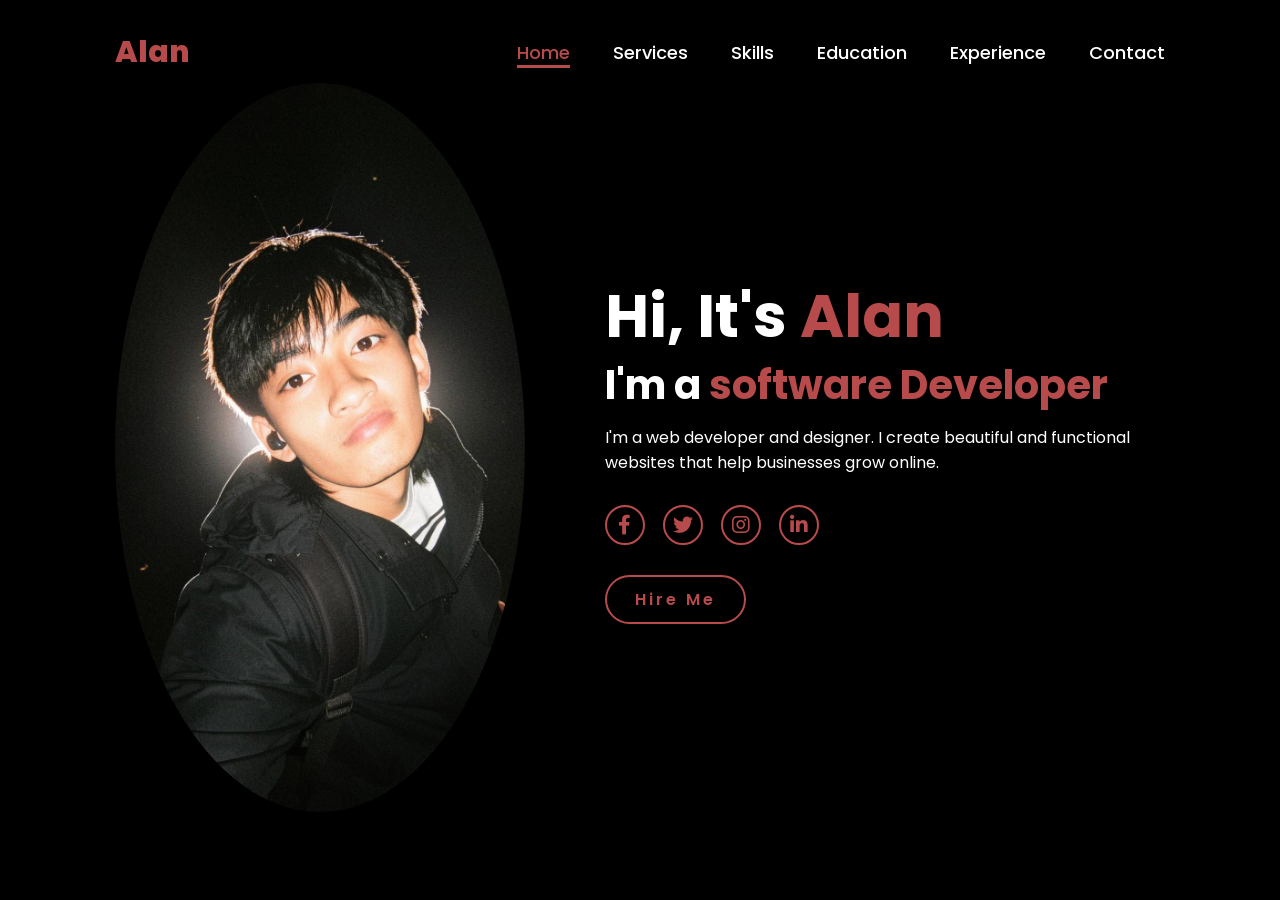
==== index.html @ a2273fb3 "first commit" ====
<!DOCTYPE html>
<html lang="en">
<head>
    <meta charset="UTF-8">
    <meta name="viewport" content="width=device-width, initial-scale=1.0">
    <link rel="stylesheet" href="https://cdnjs.cloudflare.com/ajax/libs/font-awesome/5.15.3/css/all.min.css">
    <link rel="stylesheet" href="styles.css">
    <title>Portofolio Website</title>
</head> 
<body>
    <header>
        <a href="#" class="logo">Alan</a>
        <nav>
            <a href="#" class="active">Home</a>                
            <a href="#" >Services</a>                
            <a href="#" >Skills</a>                
            <a href="#" >Education</a>                
            <a href="#" >Experience</a>                
            <a href="#" >Contact</a>                
        </nav>
    </header>
    <section class="home">
        <div class="home-img">
            <img src="main.jpeg" alt="">
        </div>
        <div class="home-content">
            <h1>Hi, It's <span>Alan</span> </h1>
            <h3 class="typing-text">I'm a <span></span></h3>
            <p>I'm a web developer and designer. I create beautiful and functional websites that help businesses grow online.</p>
            <div class="social-icons">
                <a href="#"><i class="fab fa-facebook-f"></i></a>
                <a href="#"><i class="fab fa-twitter"></i></a>
                <a href="#"><i class="fab fa-instagram"></i></a>
                <a href="#"><i class="fab fa-linkedin-in"></i></a>
            </div>
            <a href="#" class="btn">Hire Me</a>
        </div>
    </section>
</body>
</html>
---- styles.css ----
@import url('https://fonts.googleapis.com/css2?family=Poppins:wght@100;200;300;400;500;600&display=swap');

*{
    margin: 0;
    padding: 0;
    box-sizing: border-box;
    text-decoration: none;
    border: none;
    outline: none;
    font-family: 'Poppins', sans-serif;
}

html{
    font-size: 62.5%;
}

body{
    width: 100%;
    height: 100vh;
    overflow-x: hidden;
    background-color: black;
    color: white;
}

header{
    margin-top: 20px;
    position: fixed;
    top: 0;
    left: 0;
    width: 100%;
    padding: 1rem 9%;
    background-color: transparent;
    filter: drop-shadow(10px);
    display: flex;
    justify-content: space-between;
    align-items: center;
    z-index: 100;
}

.logo{
    font-size: 3rem;
    color: #b74b4b;
    font-weight: 800;
    cursor: pointer;
    transition: 0.5s ease;
}

.logo:hover{
    transform: scale(1.1);
}

nav a{
    font-size: 1.8rem;
    color: white;
    margin-left: 4rem;
    font-weight: 500;
    transition: 0.3s ease;
    border-bottom: 3px solid transparent;
}

nav a:hover,
nav a.active{
    color: #b74b4b;
    border-bottom: 3px solid #b74b4b;
}

@media(max-width:995px){
    nav{
        position: absolute;
        display: none;
        top: 0;
        right: 0;
        width: 40%;
        border-left: 3px solid #b74b4b;
        border-bottom: 3px solid #b74b4b;
        border-bottom-left-radius: 2rem;
        padding: 1rem solid;
        background-color: #161616;
        border-top: 0.1rem solid rgba(0,0,0,0.1);
    }

    nav.active{
        display: block;
    }

    nav a{
        display: block;
        font-size: 2rem;
        margin: 3rem 0;
    }

    nav a:hover,
    nav a.active{
        padding: 1rem;
        border-radius: 0.5rem;
        border-bottom: 0.5rem solid #b74b4b;
    }
}

section{
    min-height: 100vh;
    padding: 5rem 9% 5rem;
}

.home{
    display: flex;
    justify-content: center;
    align-items: center;
    gap: 8rem;
    background-color: black;
}

.home .home-content h1{
    font-size: 6rem;
    font-weight: 700;
    line-height: 1.3;
}

span{
    color: #b74b4b;
}

.home-content h3{
    font-size: 4rem;
    margin-bottom: 1rem;
    font-weight: 700;
}

.home-content p{
    font-size: 1.6rem;
}

.home-img{
    border-radius: 50%;
}

.home-img img{
    position: relative;
    width: 32vw;
    border-radius: 50%;
    box-shadow: 0 0 25px solid #b74b4b;
    cursor: pointer;
    transition: 0.2s linear;
}

.home-img img:hover{
    font-size: 1.8rem;
    font-weight: 500;
}

.social-icons a{
    display: inline-flex;
    justify-content: center;
    align-items: center;
    width: 4rem;
    height: 4rem;
    background-color: transparent;
    border: 0.2rem solid #b74b4b;
    font-size: 2rem;
    border-radius: 50%;
    margin: 3rem 1.5rem 3rem 0;
    transition: 0.3s ease;
    color: #b74b4b;
}

.social-icons a:hover{
    color: black;
    transform: scale(1.3) translateY(-5px);
    background-color: #b74b4b;
    box-shadow: 0  0 25px #b74b4b;
}

.btn{
    display: inline-block;
    padding: 1rem 2.8rem;
    background-color: black;
    border-radius: 4rem;
    font-size: 1.6rem;
    color: #b74b4b;
    letter-spacing: 0.3rem;
    font-weight: 600;
    border: 2px solid #b74b4b;
    transition: 0.3s ease;
    cursor: pointer;
}

.btn:hover{
    transform: scale3d(1.03);
    background-color: #b74b4b;
    color: black;
    box-shadow: 0 0 25px #b74b4b;
}

.typing-text{
    font-size: 34px;
    font-weight: 600;
    min-width: 280px;
}

.typing-text span{
    position: relative;
}

.typing-text span::before{
    content: "software Developer";
    color: #b74b4b;
    animation: words 20s infinite;
}

.typing-text span::after{
    content: "";
    background-color: black;
    position: absolute;
    width: calc(100% + 8px);
    height: 100%;
    border-left: 3px solid black;
    right: -8;
    animation: cursor 0.6s infinite;
}

@keyframes cursor{
    to{
        border-left: 3px solid #b74b4b;
    }
}

@keyframes words{
    0%, 20%{
        content: "Web Developer";
    }
    21%, 40%{
        content: "Developer";
    }
    41%, 60%{
        content: "Web Designer";
    }
    61%, 80%{
        content: "Youtuber";
    }
    81%, 100%{
        content: "Script Writer";
    }
}

@media (max-width: 1000px){
    .home{
        gap: 4rem;
    }
}

@media(max-width:995px){
    .home{
        flex-direction: column;
        margin: 5rem 4rem;
    }

    .home .home-content h3{
        font-size: 2.5rem;
    }

    .home-content h1{
        font-size: 5rem;
    }

    .home-img img{
        width: 70vw;
        margin-top: 4rem;
    }
}
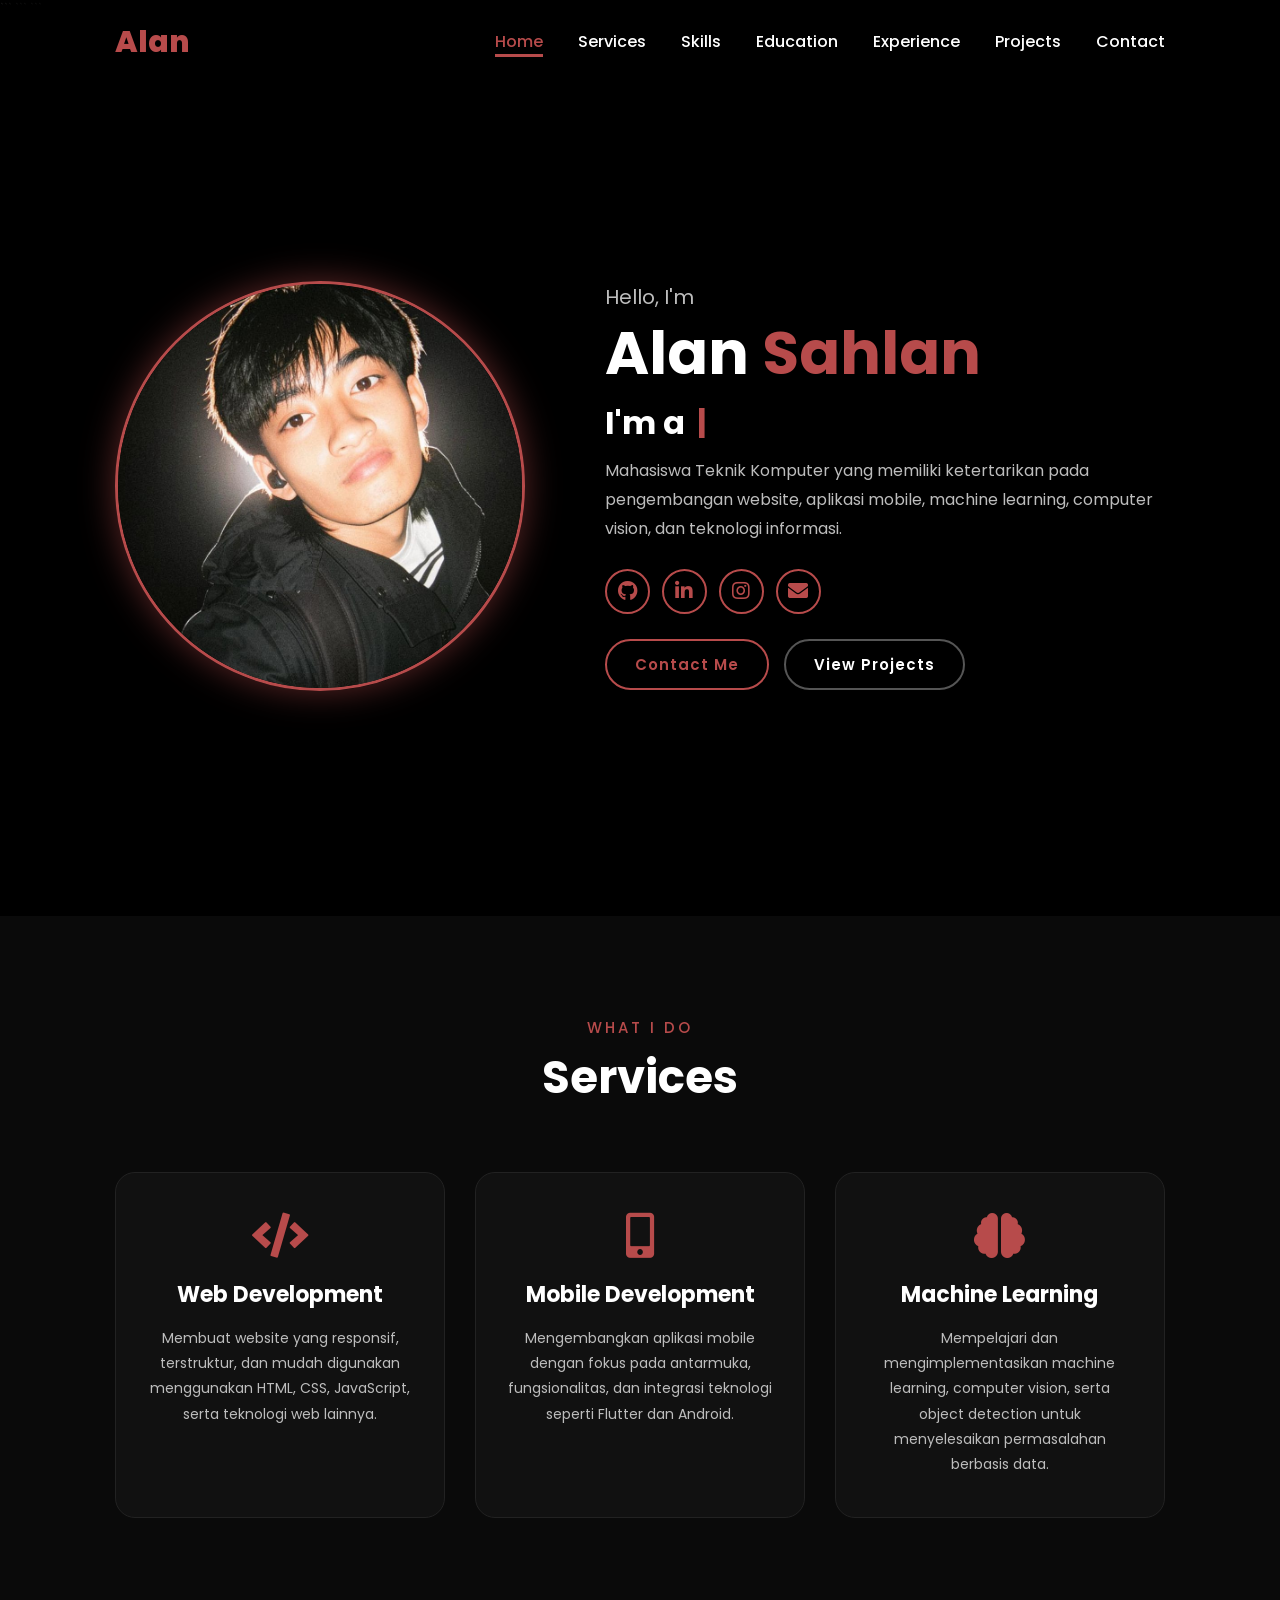
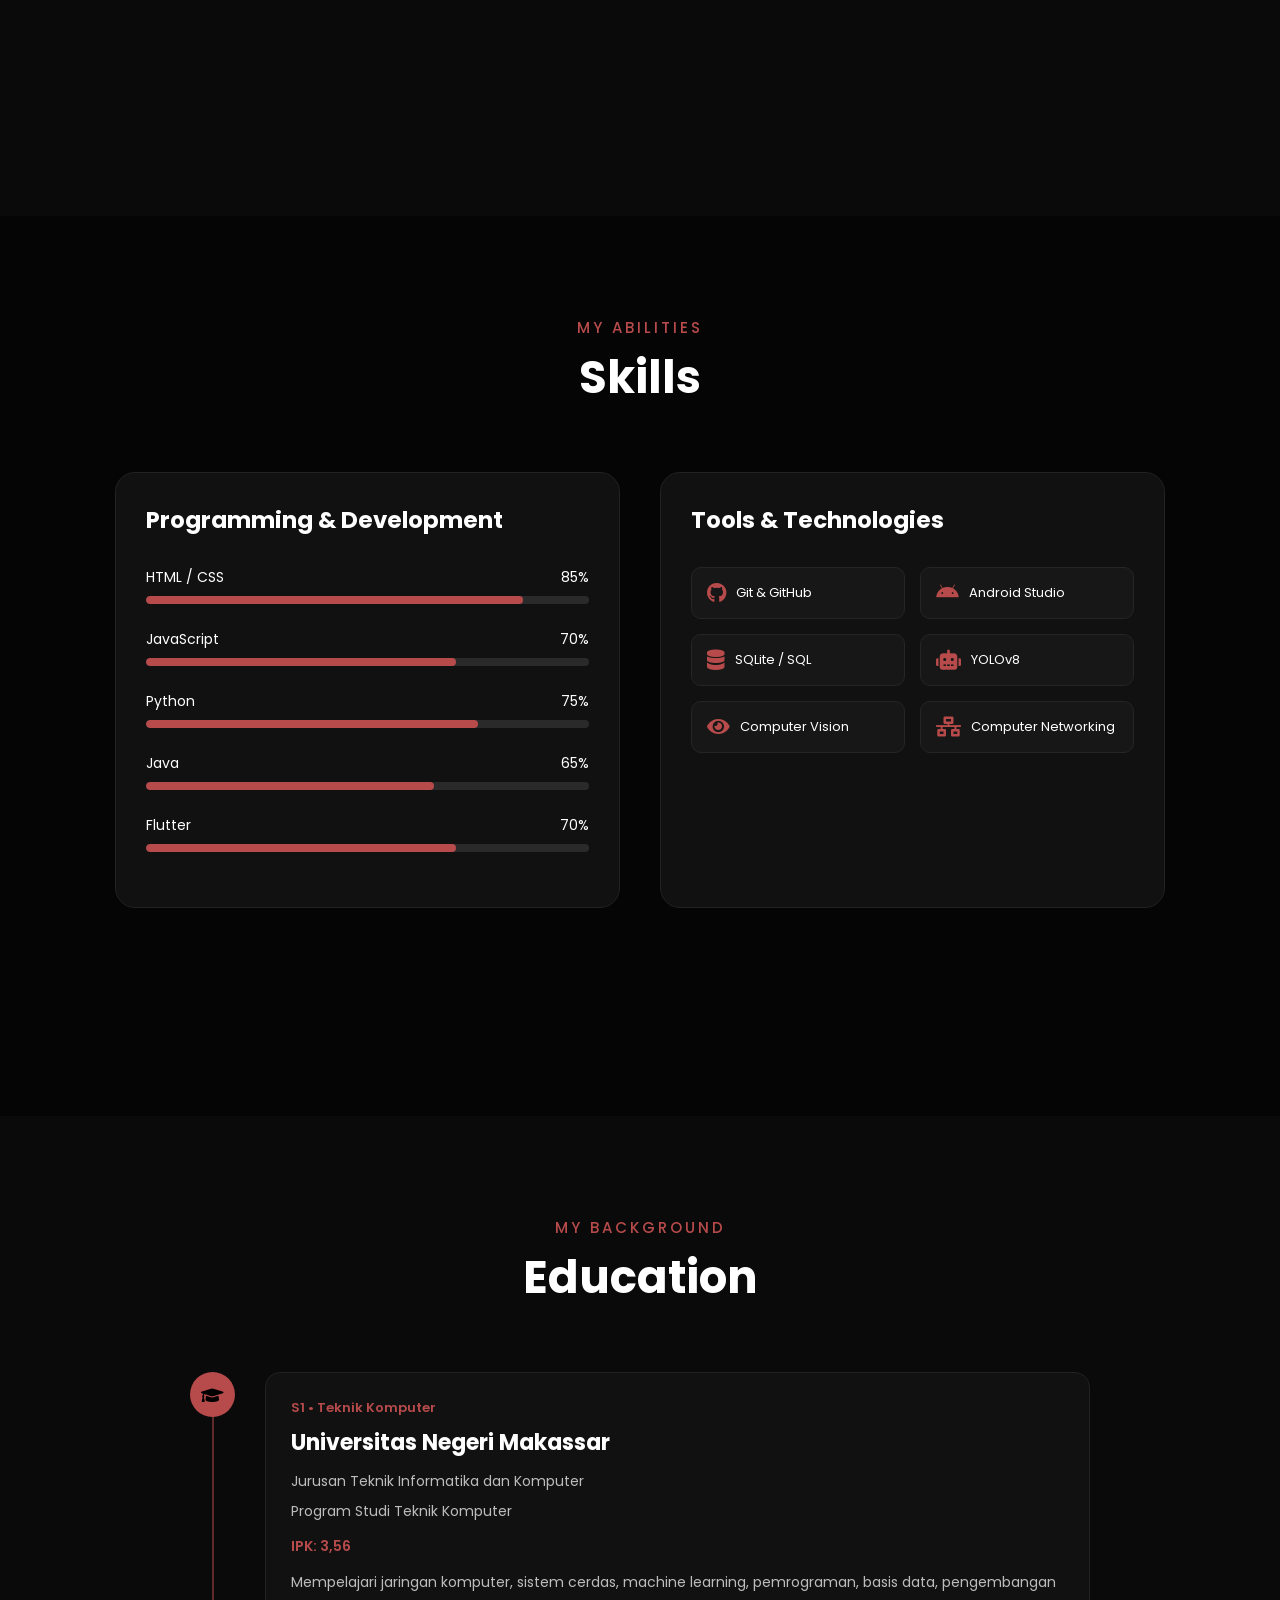
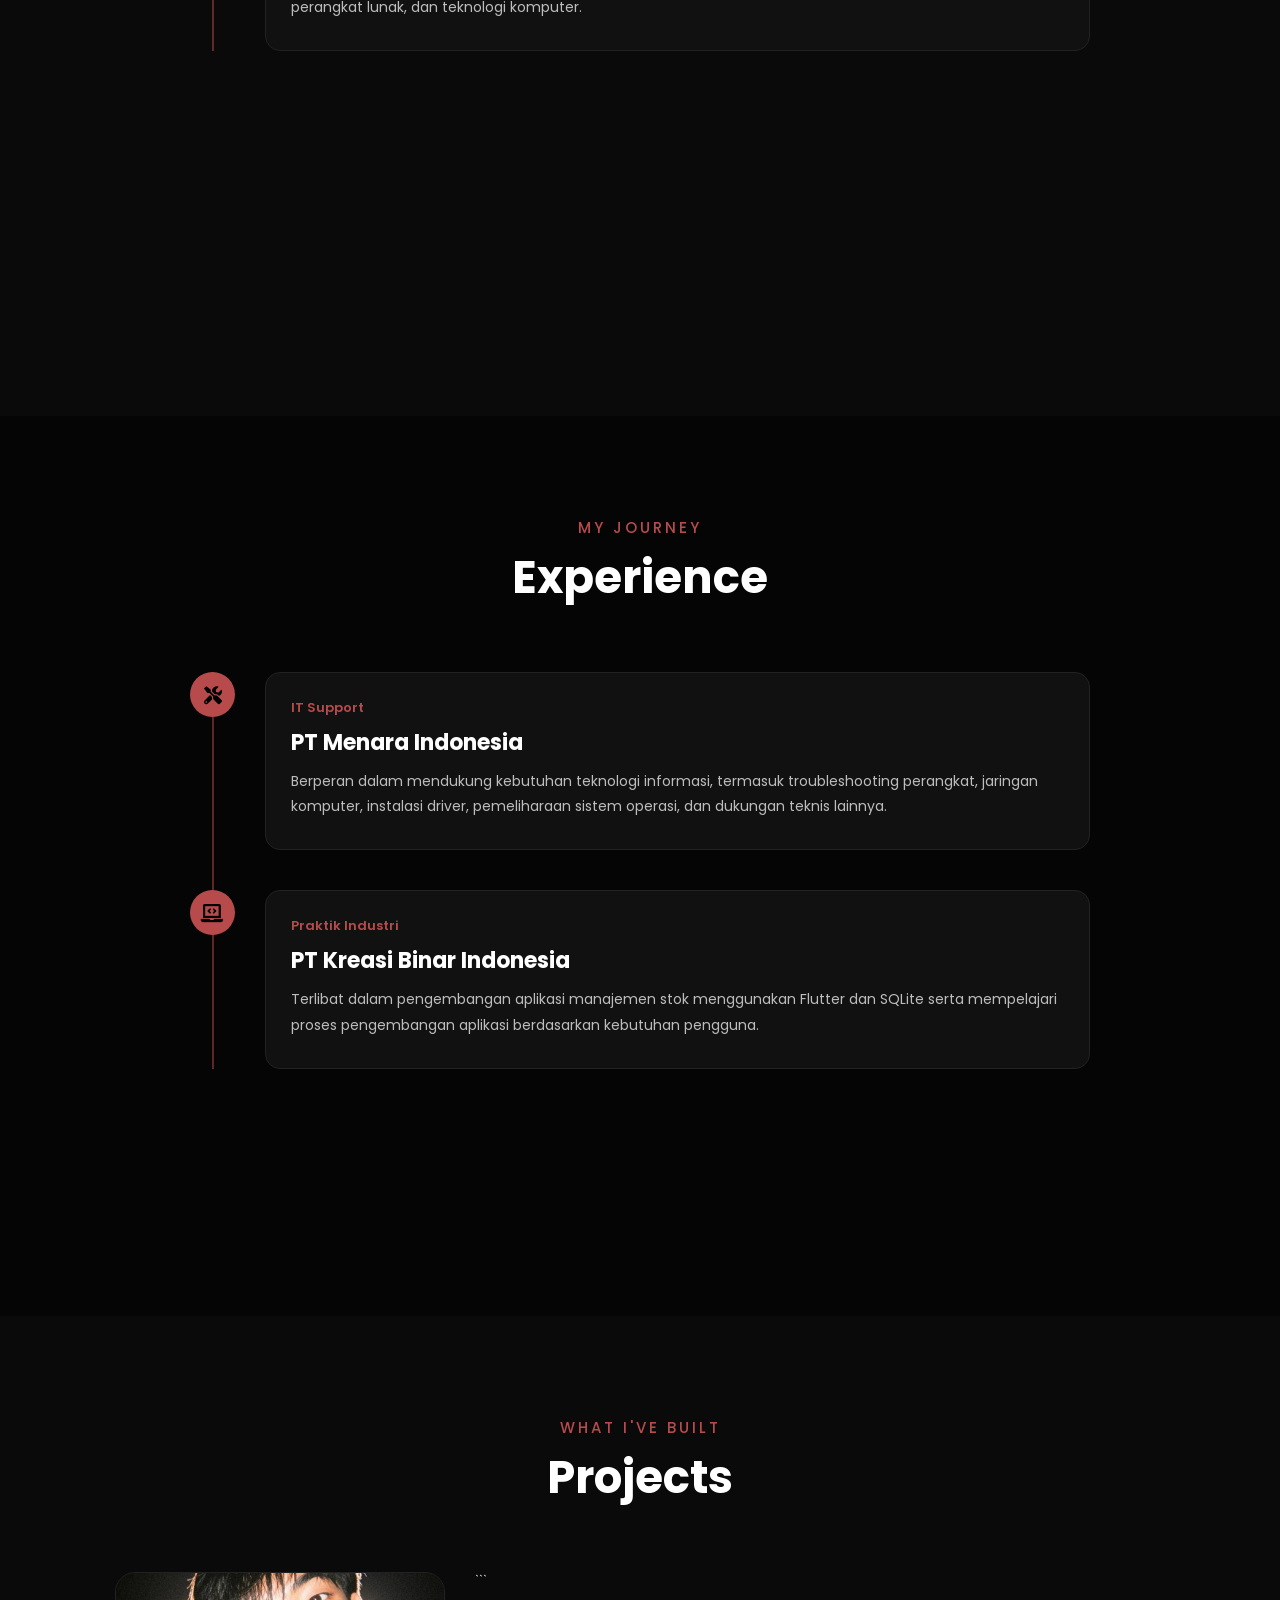
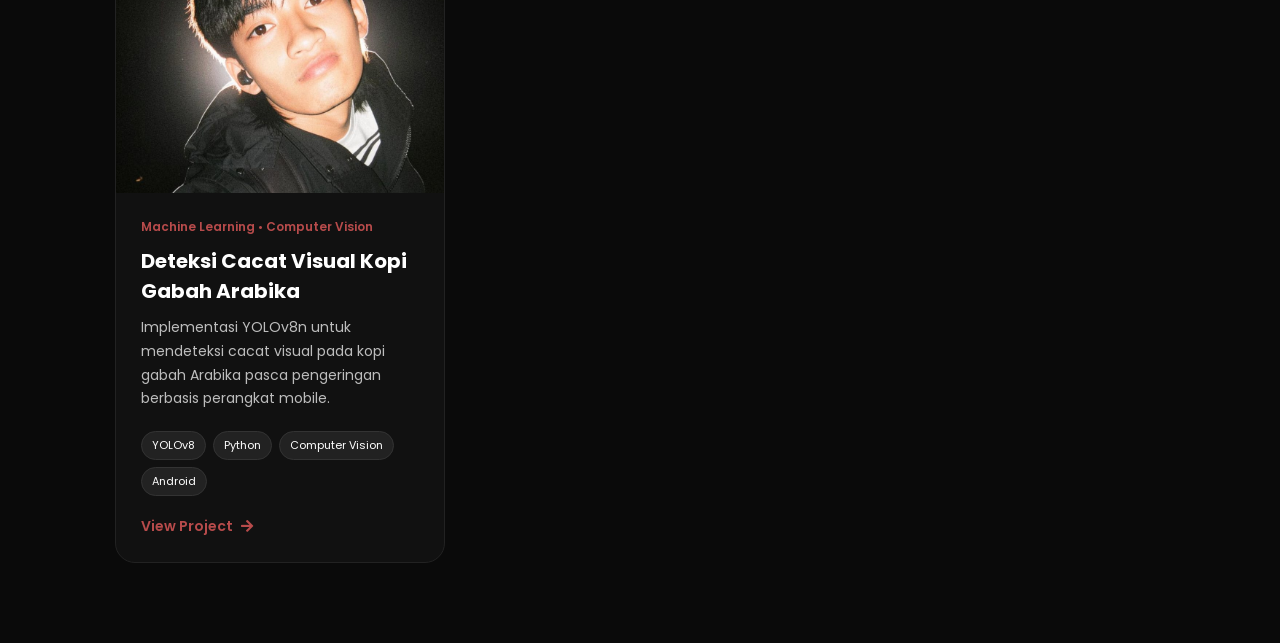
==== commit 42f869a7: "update coding" ====
--- a/index.html
+++ b/index.html
@@ -1,40 +1,433 @@
 <!DOCTYPE html>
+
 <html lang="en">
 <head>
     <meta charset="UTF-8">
     <meta name="viewport" content="width=device-width, initial-scale=1.0">
-    <link rel="stylesheet" href="https://cdnjs.cloudflare.com/ajax/libs/font-awesome/5.15.3/css/all.min.css">
-    <link rel="stylesheet" href="styles.css">
-    <title>Portofolio Website</title>
-</head> 
+
+```
+<meta name="description" content="Portfolio Muhammad Sahlan Syah Alim Taruno - Computer Engineering Student, Web Developer, Mobile Developer, and Machine Learning Enthusiast.">
+<meta name="author" content="Muhammad Sahlan Syah Alim Taruno">
+
+<link rel="stylesheet" href="https://cdnjs.cloudflare.com/ajax/libs/font-awesome/5.15.3/css/all.min.css">
+<link rel="stylesheet" href="styles.css">
+
+<title>Alan | Portfolio</title>
+```
+
+</head>
+
 <body>
-    <header>
-        <a href="#" class="logo">Alan</a>
-        <nav>
-            <a href="#" class="active">Home</a>                
-            <a href="#" >Services</a>                
-            <a href="#" >Skills</a>                
-            <a href="#" >Education</a>                
-            <a href="#" >Experience</a>                
-            <a href="#" >Contact</a>                
-        </nav>
-    </header>
-    <section class="home">
-        <div class="home-img">
-            <img src="main.jpeg" alt="">
-        </div>
-        <div class="home-content">
-            <h1>Hi, It's <span>Alan</span> </h1>
-            <h3 class="typing-text">I'm a <span></span></h3>
-            <p>I'm a web developer and designer. I create beautiful and functional websites that help businesses grow online.</p>
-            <div class="social-icons">
-                <a href="#"><i class="fab fa-facebook-f"></i></a>
-                <a href="#"><i class="fab fa-twitter"></i></a>
-                <a href="#"><i class="fab fa-instagram"></i></a>
-                <a href="#"><i class="fab fa-linkedin-in"></i></a>
-            </div>
-            <a href="#" class="btn">Hire Me</a>
-        </div>
-    </section>
-</body>
-</html>+
+```
+<!-- ================= HEADER ================= -->
+<header>
+    <a href="#home" class="logo">Alan</a>
+
+    <nav id="navbar">
+        <a href="#home" class="active">Home</a>
+        <a href="#services">Services</a>
+        <a href="#skills">Skills</a>
+        <a href="#education">Education</a>
+        <a href="#experience">Experience</a>
+        <a href="#projects">Projects</a>
+        <a href="#contact">Contact</a>
+    </nav>
+
+    <div class="menu-icon" id="menu-icon">
+        <i class="fas fa-bars"></i>
+    </div>
+</header>
+
+
+<!-- ================= HOME ================= -->
+<section class="home" id="home">
+
+    <div class="home-img">
+        <img src="main.jpeg" alt="Muhammad Sahlan Syah Alim Taruno">
+    </div>
+
+    <div class="home-content">
+
+        <p class="greeting">Hello, I'm</p>
+
+        <h1>Alan <span>Sahlan</span></h1>
+
+        <h3 class="typing-text">
+            I'm a <span></span>
+        </h3>
+
+        <p>
+            Mahasiswa Teknik Komputer yang memiliki ketertarikan pada
+            pengembangan website, aplikasi mobile, machine learning,
+            computer vision, dan teknologi informasi.
+        </p>
+
+        <div class="social-icons">
+
+            <a href="https://github.com/SahlanAlan"
+               target="_blank"
+               aria-label="GitHub">
+                <i class="fab fa-github"></i>
+            </a>
+
+            <a href="https://www.linkedin.com/"
+               target="_blank"
+               aria-label="LinkedIn">
+                <i class="fab fa-linkedin-in"></i>
+            </a>
+
+            <a href="https://www.instagram.com/"
+               target="_blank"
+               aria-label="Instagram">
+                <i class="fab fa-instagram"></i>
+            </a>
+
+            <a href="mailto:alanmuhsahlansyah@gmail.com"
+               aria-label="Email">
+                <i class="fas fa-envelope"></i>
+            </a>
+
+        </div>
+
+        <div class="home-buttons">
+            <a href="#contact" class="btn">Contact Me</a>
+            <a href="#projects" class="btn secondary-btn">View Projects</a>
+        </div>
+
+    </div>
+
+</section>
+
+
+<!-- ================= SERVICES ================= -->
+<section id="services" class="section">
+
+    <div class="section-title">
+        <p>What I Do</p>
+        <h2>Services</h2>
+    </div>
+
+    <div class="services-container">
+
+        <div class="service-card">
+            <i class="fas fa-code"></i>
+            <h3>Web Development</h3>
+            <p>
+                Membuat website yang responsif, terstruktur, dan
+                mudah digunakan menggunakan HTML, CSS, JavaScript,
+                serta teknologi web lainnya.
+            </p>
+        </div>
+
+        <div class="service-card">
+            <i class="fas fa-mobile-alt"></i>
+            <h3>Mobile Development</h3>
+            <p>
+                Mengembangkan aplikasi mobile dengan fokus pada
+                antarmuka, fungsionalitas, dan integrasi teknologi
+                seperti Flutter dan Android.
+            </p>
+        </div>
+
+        <div class="service-card">
+            <i class="fas fa-brain"></i>
+            <h3>Machine Learning</h3>
+            <p>
+                Mempelajari dan mengimplementasikan machine learning,
+                computer vision, serta object detection untuk
+                menyelesaikan permasalahan berbasis data.
+            </p>
+        </div>
+
+    </div>
+
+</section>
+
+
+<!-- ================= SKILLS ================= -->
+<section id="skills" class="section skills-section">
+
+    <div class="section-title">
+        <p>My Abilities</p>
+        <h2>Skills</h2>
+    </div>
+
+    <div class="skills-container">
+
+        <div class="skills-box">
+
+            <h3>Programming & Development</h3>
+
+            <div class="skill">
+                <div class="skill-info">
+                    <span>HTML / CSS</span>
+                    <span>85%</span>
+                </div>
+                <div class="skill-bar">
+                    <span style="width: 85%;"></span>
+                </div>
+            </div>
+
+            <div class="skill">
+                <div class="skill-info">
+                    <span>JavaScript</span>
+                    <span>70%</span>
+                </div>
+                <div class="skill-bar">
+                    <span style="width: 70%;"></span>
+                </div>
+            </div>
+
+            <div class="skill">
+                <div class="skill-info">
+                    <span>Python</span>
+                    <span>75%</span>
+                </div>
+                <div class="skill-bar">
+                    <span style="width: 75%;"></span>
+                </div>
+            </div>
+
+            <div class="skill">
+                <div class="skill-info">
+                    <span>Java</span>
+                    <span>65%</span>
+                </div>
+                <div class="skill-bar">
+                    <span style="width: 65%;"></span>
+                </div>
+            </div>
+
+            <div class="skill">
+                <div class="skill-info">
+                    <span>Flutter</span>
+                    <span>70%</span>
+                </div>
+                <div class="skill-bar">
+                    <span style="width: 70%;"></span>
+                </div>
+            </div>
+
+        </div>
+
+
+        <div class="skills-box">
+
+            <h3>Tools & Technologies</h3>
+
+            <div class="technology-list">
+
+                <div class="technology">
+                    <i class="fab fa-github"></i>
+                    <span>Git & GitHub</span>
+                </div>
+
+                <div class="technology">
+                    <i class="fab fa-android"></i>
+                    <span>Android Studio</span>
+                </div>
+
+                <div class="technology">
+                    <i class="fas fa-database"></i>
+                    <span>SQLite / SQL</span>
+                </div>
+
+                <div class="technology">
+                    <i class="fas fa-robot"></i>
+                    <span>YOLOv8</span>
+                </div>
+
+                <div class="technology">
+                    <i class="fas fa-eye"></i>
+                    <span>Computer Vision</span>
+                </div>
+
+                <div class="technology">
+                    <i class="fas fa-network-wired"></i>
+                    <span>Computer Networking</span>
+                </div>
+
+            </div>
+
+        </div>
+
+    </div>
+
+</section>
+
+
+<!-- ================= EDUCATION ================= -->
+<section id="education" class="section">
+
+    <div class="section-title">
+        <p>My Background</p>
+        <h2>Education</h2>
+    </div>
+
+    <div class="timeline">
+
+        <div class="timeline-item">
+
+            <div class="timeline-icon">
+                <i class="fas fa-graduation-cap"></i>
+            </div>
+
+            <div class="timeline-content">
+
+                <span class="timeline-date">
+                    S1 • Teknik Komputer
+                </span>
+
+                <h3>
+                    Universitas Negeri Makassar
+                </h3>
+
+                <p>
+                    Jurusan Teknik Informatika dan Komputer
+                </p>
+
+                <p>
+                    Program Studi Teknik Komputer
+                </p>
+
+                <p class="highlight">
+                    IPK: 3,56
+                </p>
+
+                <p>
+                    Mempelajari jaringan komputer, sistem cerdas,
+                    machine learning, pemrograman, basis data,
+                    pengembangan perangkat lunak, dan teknologi
+                    komputer.
+                </p>
+
+            </div>
+
+        </div>
+
+    </div>
+
+</section>
+
+
+<!-- ================= EXPERIENCE ================= -->
+<section id="experience" class="section experience-section">
+
+    <div class="section-title">
+        <p>My Journey</p>
+        <h2>Experience</h2>
+    </div>
+
+    <div class="timeline">
+
+        <!-- Experience 1 -->
+        <div class="timeline-item">
+
+            <div class="timeline-icon">
+                <i class="fas fa-tools"></i>
+            </div>
+
+            <div class="timeline-content">
+
+                <span class="timeline-date">
+                    IT Support
+                </span>
+
+                <h3>PT Menara Indonesia</h3>
+
+                <p>
+                    Berperan dalam mendukung kebutuhan teknologi
+                    informasi, termasuk troubleshooting perangkat,
+                    jaringan komputer, instalasi driver, pemeliharaan
+                    sistem operasi, dan dukungan teknis lainnya.
+                </p>
+
+            </div>
+
+        </div>
+
+
+        <!-- Experience 2 -->
+        <div class="timeline-item">
+
+            <div class="timeline-icon">
+                <i class="fas fa-laptop-code"></i>
+            </div>
+
+            <div class="timeline-content">
+
+                <span class="timeline-date">
+                    Praktik Industri
+                </span>
+
+                <h3>PT Kreasi Binar Indonesia</h3>
+
+                <p>
+                    Terlibat dalam pengembangan aplikasi manajemen
+                    stok menggunakan Flutter dan SQLite serta
+                    mempelajari proses pengembangan aplikasi
+                    berdasarkan kebutuhan pengguna.
+                </p>
+
+            </div>
+
+        </div>
+
+    </div>
+
+</section>
+
+
+<!-- ================= PROJECTS ================= -->
+<section id="projects" class="section">
+
+    <div class="section-title">
+        <p>What I've Built</p>
+        <h2>Projects</h2>
+    </div>
+
+    <div class="projects-container">
+
+        <!-- Project 1 -->
+        <div class="project-card">
+
+            <div class="project-image">
+                <img src="main.jpeg"
+                     alt="YOLOv8 Coffee Detection Project">
+            </div>
+
+            <div class="project-content">
+
+                <span class="project-category">
+                    Machine Learning • Computer Vision
+                </span>
+
+                <h3>
+                    Deteksi Cacat Visual Kopi Gabah Arabika
+                </h3>
+
+                <p>
+                    Implementasi YOLOv8n untuk mendeteksi cacat
+                    visual pada kopi gabah Arabika pasca pengeringan
+                    berbasis perangkat mobile.
+                </p>
+
+                <div class="project-tags">
+                    <span>YOLOv8</span>
+                    <span>Python</span>
+                    <span>Computer Vision</span>
+                    <span>Android</span>
+                </div>
+
+                <a href="#" class="project-link">
+                    View Project <i class="fas fa-arrow-right"></i>
+                </a>
+
+            </div>
+
+        </div>
+
+
+        <!-- Project 2 -->
+```
--- a/styles.css
+++ b/styles.css
@@ -1,269 +1,920 @@
-@import url('https://fonts.googleapis.com/css2?family=Poppins:wght@100;200;300;400;500;600&display=swap');
-
-*{
+@import url('https://fonts.googleapis.com/css2?family=Poppins:wght@100;200;300;400;500;600;700;800&display=swap');
+
+* {
+  margin: 0;
+  padding: 0;
+  box-sizing: border-box;
+  text-decoration: none;
+  border: none;
+  outline: none;
+  font-family: 'Poppins', sans-serif;
+  scroll-behavior: smooth;
+  }
+
+html {
+font-size: 62.5%;
+scroll-behavior: smooth;
+}
+
+body {
+width: 100%;
+min-height: 100vh;
+overflow-x: hidden;
+background-color: #000;
+color: #fff;
+}
+
+:root {
+--primary: #b74b4b;
+--primary-dark: #8e3838;
+--background: #000;
+--card: #111;
+--card-light: #161616;
+--text: #fff;
+--text-muted: #bdbdbd;
+}
+
+/* ================= HEADER ================= */
+
+header {
+position: fixed;
+top: 0;
+left: 0;
+width: 100%;
+padding: 2rem 9%;
+background: rgba(0, 0, 0, 0.85);
+backdrop-filter: blur(10px);
+display: flex;
+justify-content: space-between;
+align-items: center;
+z-index: 1000;
+transition: 0.3s ease;
+}
+
+.logo {
+font-size: 3rem;
+color: var(--primary);
+font-weight: 800;
+cursor: pointer;
+transition: 0.3s ease;
+}
+
+.logo:hover {
+transform: scale(1.1);
+}
+
+nav {
+display: flex;
+align-items: center;
+}
+
+nav a {
+font-size: 1.6rem;
+color: white;
+margin-left: 3.5rem;
+font-weight: 500;
+transition: 0.3s ease;
+border-bottom: 3px solid transparent;
+}
+
+nav a:hover,
+nav a.active {
+color: var(--primary);
+border-bottom: 3px solid var(--primary);
+}
+
+.menu-icon {
+display: none;
+font-size: 2.8rem;
+color: var(--primary);
+cursor: pointer;
+}
+
+/* ================= GENERAL SECTION ================= */
+
+section {
+min-height: 100vh;
+padding: 10rem 9% 8rem;
+}
+
+.section {
+background: #050505;
+}
+
+.section:nth-child(even) {
+background: #0a0a0a;
+}
+
+.section-title {
+text-align: center;
+margin-bottom: 6rem;
+}
+
+.section-title p {
+color: var(--primary);
+font-size: 1.5rem;
+font-weight: 500;
+text-transform: uppercase;
+letter-spacing: 0.3rem;
+margin-bottom: 0.5rem;
+}
+
+.section-title h2 {
+font-size: 4.5rem;
+font-weight: 700;
+}
+
+/* ================= HOME ================= */
+
+.home {
+display: flex;
+justify-content: center;
+align-items: center;
+gap: 8rem;
+background-color: #000;
+padding-top: 12rem;
+}
+
+.home-img {
+border-radius: 50%;
+display: flex;
+justify-content: center;
+align-items: center;
+}
+
+.home-img img {
+width: 32vw;
+max-width: 450px;
+aspect-ratio: 1 / 1;
+object-fit: cover;
+border-radius: 50%;
+border: 0.3rem solid var(--primary);
+box-shadow: 0 0 35px rgba(183, 75, 75, 0.5);
+cursor: pointer;
+transition: 0.4s ease;
+}
+
+.home-img img:hover {
+transform: scale(1.03);
+box-shadow: 0 0 55px rgba(183, 75, 75, 0.8);
+}
+
+.home-content {
+max-width: 650px;
+}
+
+.greeting {
+font-size: 2rem;
+color: var(--text-muted);
+margin-bottom: 0.5rem;
+}
+
+.home-content h1 {
+font-size: 6rem;
+font-weight: 700;
+line-height: 1.2;
+}
+
+.home-content h1 span {
+color: var(--primary);
+}
+
+.home-content h3 {
+font-size: 3.2rem;
+margin: 1rem 0;
+font-weight: 700;
+}
+
+.home-content > p:not(.greeting) {
+font-size: 1.6rem;
+line-height: 1.8;
+color: var(--text-muted);
+max-width: 600px;
+}
+
+.typing-text {
+min-width: 280px;
+}
+
+.typing-text span {
+color: var(--primary);
+}
+
+.typing-text span::after {
+content: "|";
+margin-left: 5px;
+color: var(--primary);
+animation: blink 0.7s infinite;
+}
+
+@keyframes blink {
+50% {
+opacity: 0;
+}
+}
+
+/* ================= SOCIAL ICONS ================= */
+
+.social-icons {
+display: flex;
+gap: 1.2rem;
+margin: 2.5rem 0;
+}
+
+.social-icons a {
+display: inline-flex;
+justify-content: center;
+align-items: center;
+width: 4.5rem;
+height: 4.5rem;
+background-color: transparent;
+border: 0.2rem solid var(--primary);
+font-size: 2rem;
+border-radius: 50%;
+color: var(--primary);
+transition: 0.3s ease;
+}
+
+.social-icons a:hover {
+color: #000;
+transform: translateY(-5px) scale(1.1);
+background-color: var(--primary);
+box-shadow: 0 0 25px rgba(183, 75, 75, 0.8);
+}
+
+/* ================= BUTTON ================= */
+
+.home-buttons {
+display: flex;
+gap: 1.5rem;
+flex-wrap: wrap;
+}
+
+.btn {
+display: inline-block;
+padding: 1.2rem 2.8rem;
+background-color: transparent;
+border-radius: 4rem;
+font-size: 1.5rem;
+color: var(--primary);
+letter-spacing: 0.1rem;
+font-weight: 600;
+border: 2px solid var(--primary);
+transition: 0.3s ease;
+cursor: pointer;
+}
+
+.btn:hover {
+transform: translateY(-3px);
+background-color: var(--primary);
+color: #000;
+box-shadow: 0 0 25px rgba(183, 75, 75, 0.7);
+}
+
+.secondary-btn {
+color: white;
+border-color: #555;
+}
+
+.secondary-btn:hover {
+background: white;
+border-color: white;
+}
+
+/* ================= SERVICES ================= */
+
+.services-container {
+display: grid;
+grid-template-columns: repeat(3, 1fr);
+gap: 3rem;
+}
+
+.service-card {
+background: var(--card);
+border: 1px solid #222;
+border-radius: 2rem;
+padding: 4rem 3rem;
+text-align: center;
+transition: 0.4s ease;
+}
+
+.service-card:hover {
+transform: translateY(-10px);
+border-color: var(--primary);
+box-shadow: 0 0 30px rgba(183, 75, 75, 0.15);
+}
+
+.service-card i {
+font-size: 4.5rem;
+color: var(--primary);
+margin-bottom: 2rem;
+}
+
+.service-card h3 {
+font-size: 2.2rem;
+margin-bottom: 1.5rem;
+}
+
+.service-card p {
+font-size: 1.4rem;
+line-height: 1.8;
+color: var(--text-muted);
+}
+
+/* ================= SKILLS ================= */
+
+.skills-container {
+display: grid;
+grid-template-columns: repeat(2, 1fr);
+gap: 4rem;
+max-width: 1100px;
+margin: auto;
+}
+
+.skills-box {
+background: var(--card);
+border: 1px solid #222;
+border-radius: 2rem;
+padding: 3rem;
+}
+
+.skills-box h3 {
+font-size: 2.3rem;
+margin-bottom: 3rem;
+}
+
+.skill {
+margin-bottom: 2.5rem;
+}
+
+.skill-info {
+display: flex;
+justify-content: space-between;
+font-size: 1.4rem;
+margin-bottom: 0.8rem;
+}
+
+.skill-bar {
+height: 0.8rem;
+background: #2a2a2a;
+border-radius: 1rem;
+overflow: hidden;
+}
+
+.skill-bar span {
+display: block;
+height: 100%;
+background: var(--primary);
+border-radius: 1rem;
+}
+
+.technology-list {
+display: grid;
+grid-template-columns: repeat(2, 1fr);
+gap: 1.5rem;
+}
+
+.technology {
+display: flex;
+align-items: center;
+gap: 1rem;
+padding: 1.5rem;
+background: #171717;
+border-radius: 1rem;
+border: 1px solid #252525;
+transition: 0.3s ease;
+}
+
+.technology:hover {
+border-color: var(--primary);
+transform: translateY(-3px);
+}
+
+.technology i {
+font-size: 2rem;
+color: var(--primary);
+}
+
+.technology span {
+font-size: 1.3rem;
+color: white;
+}
+
+/* ================= TIMELINE ================= */
+
+.timeline {
+position: relative;
+max-width: 900px;
+margin: auto;
+}
+
+.timeline::before {
+content: "";
+position: absolute;
+left: 2.2rem;
+top: 0;
+width: 2px;
+height: 100%;
+background: var(--primary);
+opacity: 0.5;
+}
+
+.timeline-item {
+position: relative;
+display: flex;
+gap: 3rem;
+margin-bottom: 4rem;
+}
+
+.timeline-icon {
+min-width: 4.5rem;
+height: 4.5rem;
+background: var(--primary);
+border-radius: 50%;
+display: flex;
+justify-content: center;
+align-items: center;
+color: #000;
+font-size: 1.8rem;
+z-index: 2;
+}
+
+.timeline-content {
+background: var(--card);
+border: 1px solid #222;
+border-radius: 1.5rem;
+padding: 2.5rem;
+flex: 1;
+}
+
+.timeline-date {
+display: inline-block;
+color: var(--primary);
+font-size: 1.3rem;
+font-weight: 600;
+margin-bottom: 0.8rem;
+}
+
+.timeline-content h3 {
+font-size: 2.2rem;
+margin-bottom: 1rem;
+}
+
+.timeline-content p {
+color: var(--text-muted);
+font-size: 1.4rem;
+line-height: 1.8;
+margin-bottom: 0.5rem;
+}
+
+.timeline-content .highlight {
+color: var(--primary);
+font-weight: 600;
+margin: 1rem 0;
+}
+
+/* ================= PROJECTS ================= */
+
+.projects-container {
+display: grid;
+grid-template-columns: repeat(3, 1fr);
+gap: 3rem;
+}
+
+.project-card {
+background: var(--card);
+border: 1px solid #222;
+border-radius: 2rem;
+overflow: hidden;
+transition: 0.4s ease;
+}
+
+.project-card:hover {
+transform: translateY(-8px);
+border-color: var(--primary);
+box-shadow: 0 0 30px rgba(183, 75, 75, 0.15);
+}
+
+.project-image {
+width: 100%;
+height: 220px;
+overflow: hidden;
+}
+
+.project-image img {
+width: 100%;
+height: 100%;
+object-fit: cover;
+transition: 0.4s ease;
+}
+
+.project-card:hover .project-image img {
+transform: scale(1.05);
+}
+
+.project-placeholder {
+display: flex;
+justify-content: center;
+align-items: center;
+background: #181818;
+}
+
+.project-placeholder i {
+font-size: 6rem;
+color: var(--primary);
+}
+
+.project-content {
+padding: 2.5rem;
+}
+
+.project-category {
+color: var(--primary);
+font-size: 1.2rem;
+font-weight: 600;
+}
+
+.project-content h3 {
+font-size: 2rem;
+margin: 1rem 0;
+}
+
+.project-content p {
+font-size: 1.4rem;
+color: var(--text-muted);
+line-height: 1.7;
+}
+
+.project-tags {
+display: flex;
+flex-wrap: wrap;
+gap: 0.7rem;
+margin: 2rem 0;
+}
+
+.project-tags span {
+color: white;
+background: #222;
+border: 1px solid #333;
+padding: 0.5rem 1rem;
+border-radius: 2rem;
+font-size: 1.1rem;
+}
+
+.project-link {
+color: var(--primary);
+font-size: 1.4rem;
+font-weight: 600;
+transition: 0.3s ease;
+}
+
+.project-link:hover {
+letter-spacing: 0.1rem;
+}
+
+.project-link i {
+margin-left: 0.5rem;
+}
+
+/* ================= CONTACT ================= */
+
+.contact-container {
+max-width: 1100px;
+margin: auto;
+display: grid;
+grid-template-columns: 1fr 1fr;
+gap: 5rem;
+}
+
+.contact-info h3 {
+font-size: 3rem;
+margin-bottom: 1.5rem;
+}
+
+.contact-info > p {
+color: var(--text-muted);
+font-size: 1.5rem;
+line-height: 1.8;
+margin-bottom: 3rem;
+}
+
+.contact-item {
+display: flex;
+align-items: center;
+gap: 1.5rem;
+margin-bottom: 2rem;
+}
+
+.contact-item > i {
+width: 4.5rem;
+height: 4.5rem;
+border-radius: 50%;
+background: var(--primary);
+color: #000;
+display: flex;
+justify-content: center;
+align-items: center;
+font-size: 1.8rem;
+}
+
+.contact-item div {
+display: flex;
+flex-direction: column;
+}
+
+.contact-item span {
+color: var(--text-muted);
+font-size: 1.2rem;
+}
+
+.contact-item a {
+color: white;
+font-size: 1.4rem;
+transition: 0.3s ease;
+}
+
+.contact-item a:hover {
+color: var(--primary);
+}
+
+.contact-form {
+display: flex;
+flex-direction: column;
+gap: 1.5rem;
+}
+
+.input-group {
+display: grid;
+grid-template-columns: 1fr 1fr;
+gap: 1.5rem;
+}
+
+.contact-form input,
+.contact-form textarea {
+width: 100%;
+padding: 1.5rem;
+background: #171717;
+border: 1px solid #292929;
+border-radius: 1rem;
+color: white;
+font-size: 1.4rem;
+resize: vertical;
+transition: 0.3s ease;
+}
+
+.contact-form input:focus,
+.contact-form textarea:focus {
+border-color: var(--primary);
+}
+
+.contact-form .btn {
+width: fit-content;
+}
+
+/* ================= FOOTER ================= */
+
+footer {
+background: #000;
+border-top: 1px solid #222;
+padding: 4rem 9%;
+}
+
+.footer-content {
+display: flex;
+align-items: center;
+justify-content: space-between;
+gap: 2rem;
+}
+
+.footer-content p {
+color: var(--text-muted);
+font-size: 1.3rem;
+text-align: center;
+}
+
+.footer-content .social-icons {
+margin: 0;
+}
+
+/* ================= RESPONSIVE ================= */
+
+@media (max-width: 1100px) {
+
+```
+html {
+    font-size: 58%;
+}
+
+.home {
+    gap: 5rem;
+}
+
+.projects-container {
+    grid-template-columns: repeat(2, 1fr);
+}
+
+.services-container {
+    grid-template-columns: repeat(2, 1fr);
+}
+
+.service-card:last-child {
+    grid-column: 1 / -1;
+    max-width: 50%;
+    margin: auto;
+}
+```
+
+}
+
+@media (max-width: 995px) {
+
+```
+header {
+    padding: 1.8rem 5%;
+}
+
+.menu-icon {
+    display: block;
+}
+
+nav {
+    position: absolute;
+    top: 100%;
+    right: 5%;
+    width: 250px;
+    display: none;
+    flex-direction: column;
+    align-items: stretch;
+    background: #111;
+    border: 1px solid var(--primary);
+    border-radius: 1.5rem;
+    padding: 1rem;
+}
+
+nav.active {
+    display: flex;
+}
+
+nav a {
+    display: block;
+    font-size: 1.7rem;
     margin: 0;
-    padding: 0;
-    box-sizing: border-box;
-    text-decoration: none;
-    border: none;
-    outline: none;
-    font-family: 'Poppins', sans-serif;
-}
-
-html{
-    font-size: 62.5%;
-}
-
-body{
+    padding: 1.3rem;
+    border-bottom: none;
+    border-radius: 0.7rem;
+}
+
+nav a:hover,
+nav a.active {
+    border-bottom: none;
+    background: #1d1d1d;
+}
+
+.home {
+    flex-direction: column;
+    text-align: center;
+    gap: 4rem;
+    padding-top: 13rem;
+}
+
+.home-img img {
+    width: 55vw;
+    max-width: 350px;
+}
+
+.home-content {
+    max-width: 750px;
+}
+
+.home-content h1 {
+    font-size: 5rem;
+}
+
+.home-content h3 {
+    font-size: 2.8rem;
+}
+
+.home-content > p:not(.greeting) {
+    margin: auto;
+}
+
+.social-icons {
+    justify-content: center;
+}
+
+.home-buttons {
+    justify-content: center;
+}
+
+.skills-container,
+.contact-container {
+    grid-template-columns: 1fr;
+}
+```
+
+}
+
+@media (max-width: 768px) {
+
+```
+html {
+    font-size: 55%;
+}
+
+section {
+    padding-left: 6%;
+    padding-right: 6%;
+}
+
+.section-title h2 {
+    font-size: 3.8rem;
+}
+
+.services-container {
+    grid-template-columns: 1fr;
+}
+
+.service-card:last-child {
+    max-width: 100%;
+}
+
+.projects-container {
+    grid-template-columns: 1fr;
+}
+
+.technology-list {
+    grid-template-columns: 1fr;
+}
+
+.input-group {
+    grid-template-columns: 1fr;
+}
+
+.timeline::before {
+    left: 1.9rem;
+}
+
+.timeline-item {
+    gap: 2rem;
+}
+
+.timeline-icon {
+    min-width: 4rem;
+    height: 4rem;
+}
+
+.footer-content {
+    flex-direction: column;
+    text-align: center;
+}
+```
+
+}
+
+@media (max-width: 480px) {
+
+```
+html {
+    font-size: 52%;
+}
+
+.home {
+    padding-top: 11rem;
+}
+
+.home-img img {
+    width: 70vw;
+}
+
+.home-content h1 {
+    font-size: 4.2rem;
+}
+
+.home-content h3 {
+    font-size: 2.3rem;
+}
+
+.home-buttons {
+    flex-direction: column;
+    align-items: center;
+}
+
+.home-buttons .btn {
     width: 100%;
-    height: 100vh;
-    overflow-x: hidden;
-    background-color: black;
-    color: white;
-}
-
-header{
-    margin-top: 20px;
-    position: fixed;
-    top: 0;
-    left: 0;
-    width: 100%;
-    padding: 1rem 9%;
-    background-color: transparent;
-    filter: drop-shadow(10px);
-    display: flex;
-    justify-content: space-between;
-    align-items: center;
-    z-index: 100;
-}
-
-.logo{
-    font-size: 3rem;
-    color: #b74b4b;
-    font-weight: 800;
-    cursor: pointer;
-    transition: 0.5s ease;
-}
-
-.logo:hover{
-    transform: scale(1.1);
-}
-
-nav a{
-    font-size: 1.8rem;
-    color: white;
-    margin-left: 4rem;
-    font-weight: 500;
-    transition: 0.3s ease;
-    border-bottom: 3px solid transparent;
-}
-
-nav a:hover,
-nav a.active{
-    color: #b74b4b;
-    border-bottom: 3px solid #b74b4b;
-}
-
-@media(max-width:995px){
-    nav{
-        position: absolute;
-        display: none;
-        top: 0;
-        right: 0;
-        width: 40%;
-        border-left: 3px solid #b74b4b;
-        border-bottom: 3px solid #b74b4b;
-        border-bottom-left-radius: 2rem;
-        padding: 1rem solid;
-        background-color: #161616;
-        border-top: 0.1rem solid rgba(0,0,0,0.1);
-    }
-
-    nav.active{
-        display: block;
-    }
-
-    nav a{
-        display: block;
-        font-size: 2rem;
-        margin: 3rem 0;
-    }
-
-    nav a:hover,
-    nav a.active{
-        padding: 1rem;
-        border-radius: 0.5rem;
-        border-bottom: 0.5rem solid #b74b4b;
-    }
-}
-
-section{
-    min-height: 100vh;
-    padding: 5rem 9% 5rem;
-}
-
-.home{
-    display: flex;
-    justify-content: center;
-    align-items: center;
-    gap: 8rem;
-    background-color: black;
-}
-
-.home .home-content h1{
-    font-size: 6rem;
-    font-weight: 700;
-    line-height: 1.3;
-}
-
-span{
-    color: #b74b4b;
-}
-
-.home-content h3{
-    font-size: 4rem;
-    margin-bottom: 1rem;
-    font-weight: 700;
-}
-
-.home-content p{
-    font-size: 1.6rem;
-}
-
-.home-img{
-    border-radius: 50%;
-}
-
-.home-img img{
-    position: relative;
-    width: 32vw;
-    border-radius: 50%;
-    box-shadow: 0 0 25px solid #b74b4b;
-    cursor: pointer;
-    transition: 0.2s linear;
-}
-
-.home-img img:hover{
-    font-size: 1.8rem;
-    font-weight: 500;
-}
-
-.social-icons a{
-    display: inline-flex;
-    justify-content: center;
-    align-items: center;
-    width: 4rem;
-    height: 4rem;
-    background-color: transparent;
-    border: 0.2rem solid #b74b4b;
-    font-size: 2rem;
-    border-radius: 50%;
-    margin: 3rem 1.5rem 3rem 0;
-    transition: 0.3s ease;
-    color: #b74b4b;
-}
-
-.social-icons a:hover{
-    color: black;
-    transform: scale(1.3) translateY(-5px);
-    background-color: #b74b4b;
-    box-shadow: 0  0 25px #b74b4b;
-}
-
-.btn{
-    display: inline-block;
-    padding: 1rem 2.8rem;
-    background-color: black;
-    border-radius: 4rem;
-    font-size: 1.6rem;
-    color: #b74b4b;
-    letter-spacing: 0.3rem;
-    font-weight: 600;
-    border: 2px solid #b74b4b;
-    transition: 0.3s ease;
-    cursor: pointer;
-}
-
-.btn:hover{
-    transform: scale3d(1.03);
-    background-color: #b74b4b;
-    color: black;
-    box-shadow: 0 0 25px #b74b4b;
-}
-
-.typing-text{
-    font-size: 34px;
-    font-weight: 600;
-    min-width: 280px;
-}
-
-.typing-text span{
-    position: relative;
-}
-
-.typing-text span::before{
-    content: "software Developer";
-    color: #b74b4b;
-    animation: words 20s infinite;
-}
-
-.typing-text span::after{
-    content: "";
-    background-color: black;
-    position: absolute;
-    width: calc(100% + 8px);
-    height: 100%;
-    border-left: 3px solid black;
-    right: -8;
-    animation: cursor 0.6s infinite;
-}
-
-@keyframes cursor{
-    to{
-        border-left: 3px solid #b74b4b;
-    }
-}
-
-@keyframes words{
-    0%, 20%{
-        content: "Web Developer";
-    }
-    21%, 40%{
-        content: "Developer";
-    }
-    41%, 60%{
-        content: "Web Designer";
-    }
-    61%, 80%{
-        content: "Youtuber";
-    }
-    81%, 100%{
-        content: "Script Writer";
-    }
-}
-
-@media (max-width: 1000px){
-    .home{
-        gap: 4rem;
-    }
-}
-
-@media(max-width:995px){
-    .home{
-        flex-direction: column;
-        margin: 5rem 4rem;
-    }
-
-    .home .home-content h3{
-        font-size: 2.5rem;
-    }
-
-    .home-content h1{
-        font-size: 5rem;
-    }
-
-    .home-img img{
-        width: 70vw;
-        margin-top: 4rem;
-    }
-}
+    text-align: center;
+}
+
+.timeline-item {
+    gap: 1.2rem;
+}
+
+.timeline-content {
+    padding: 2rem;
+}
+
+.contact-info h3 {
+    font-size: 2.5rem;
+}
+```
+
+}
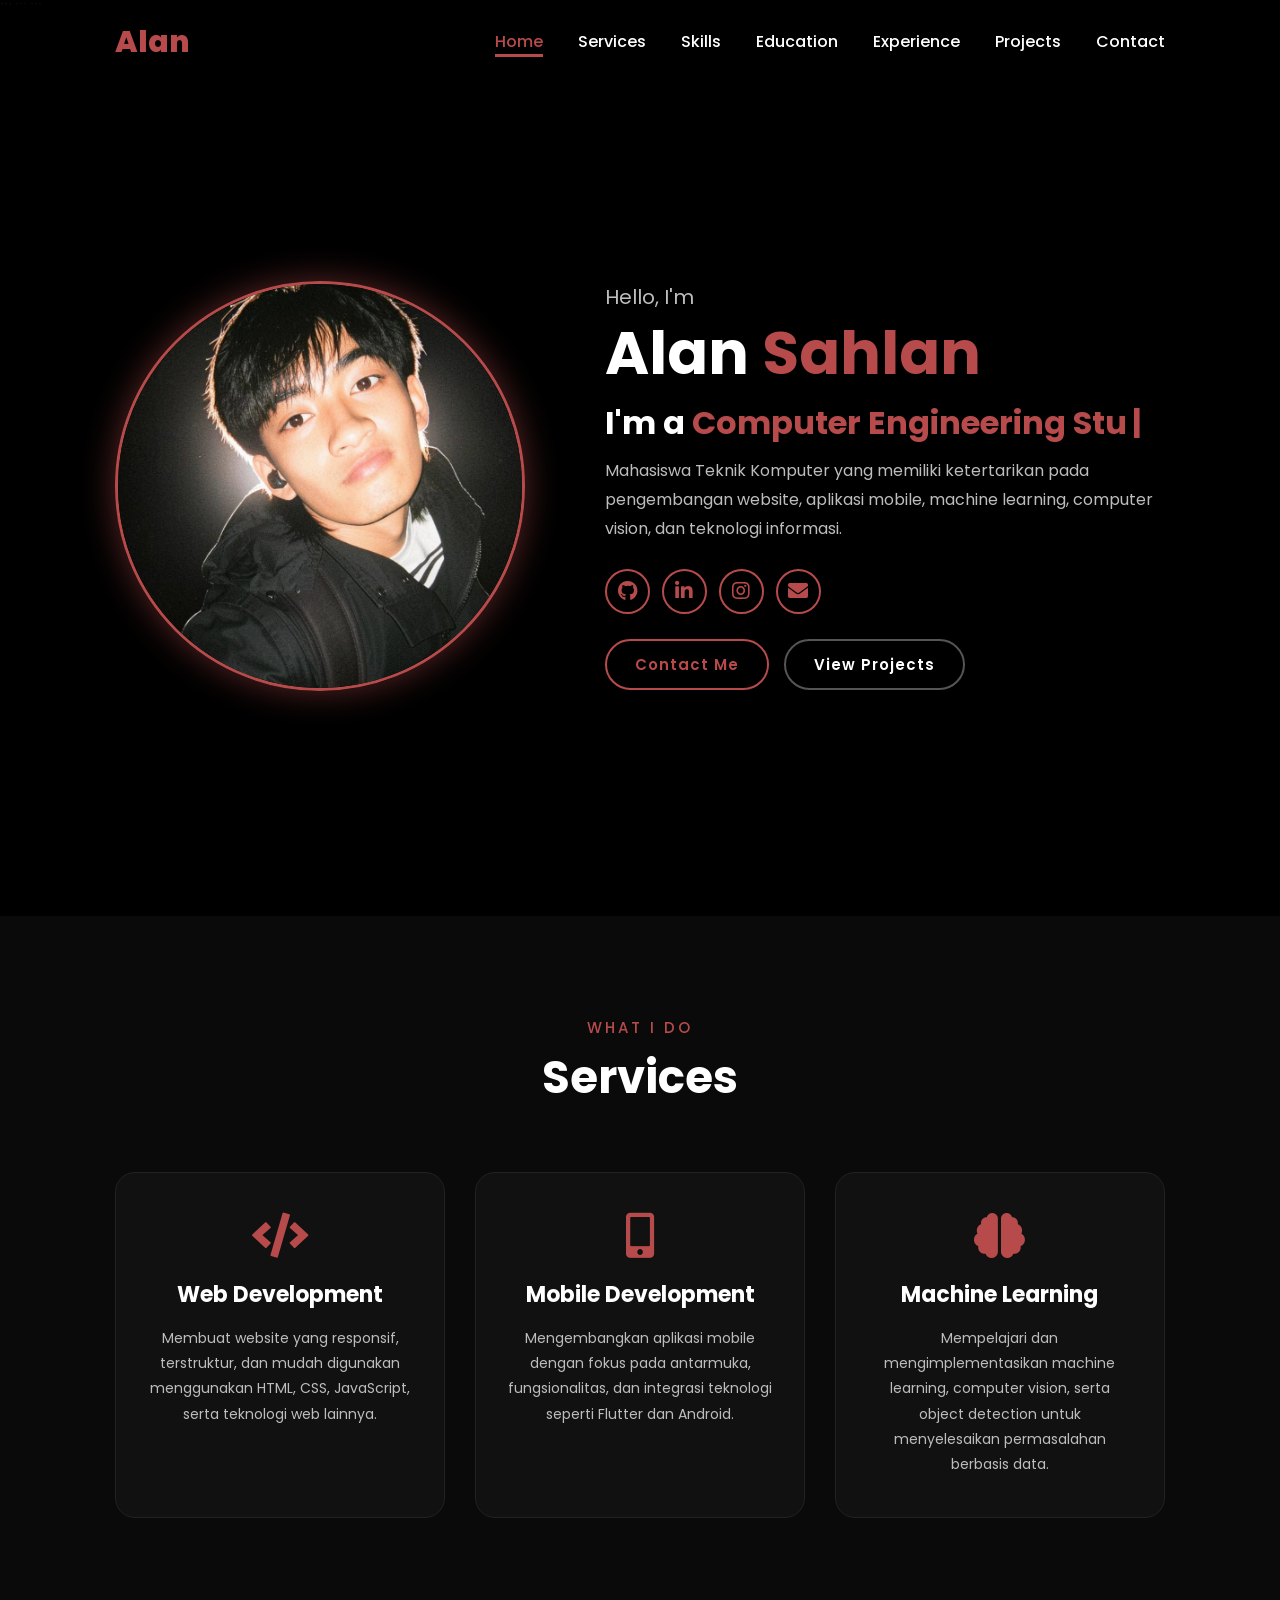
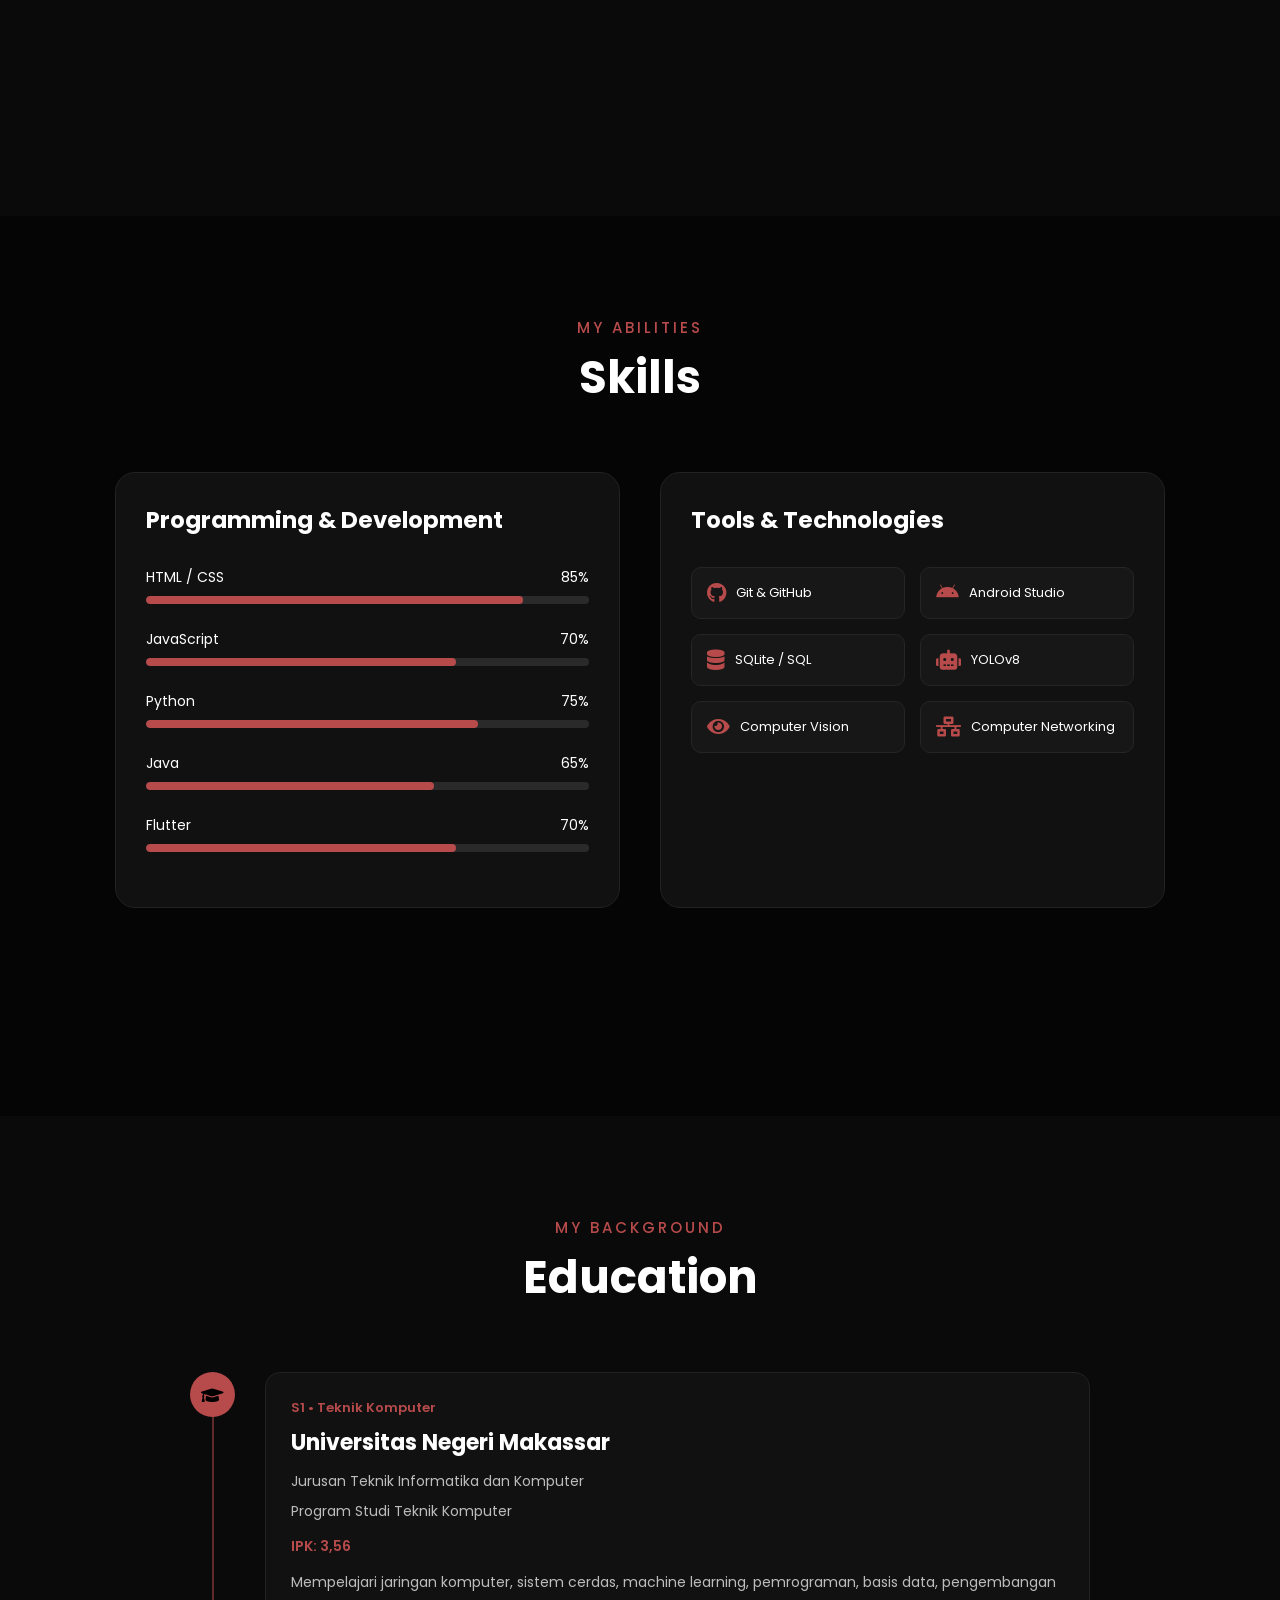
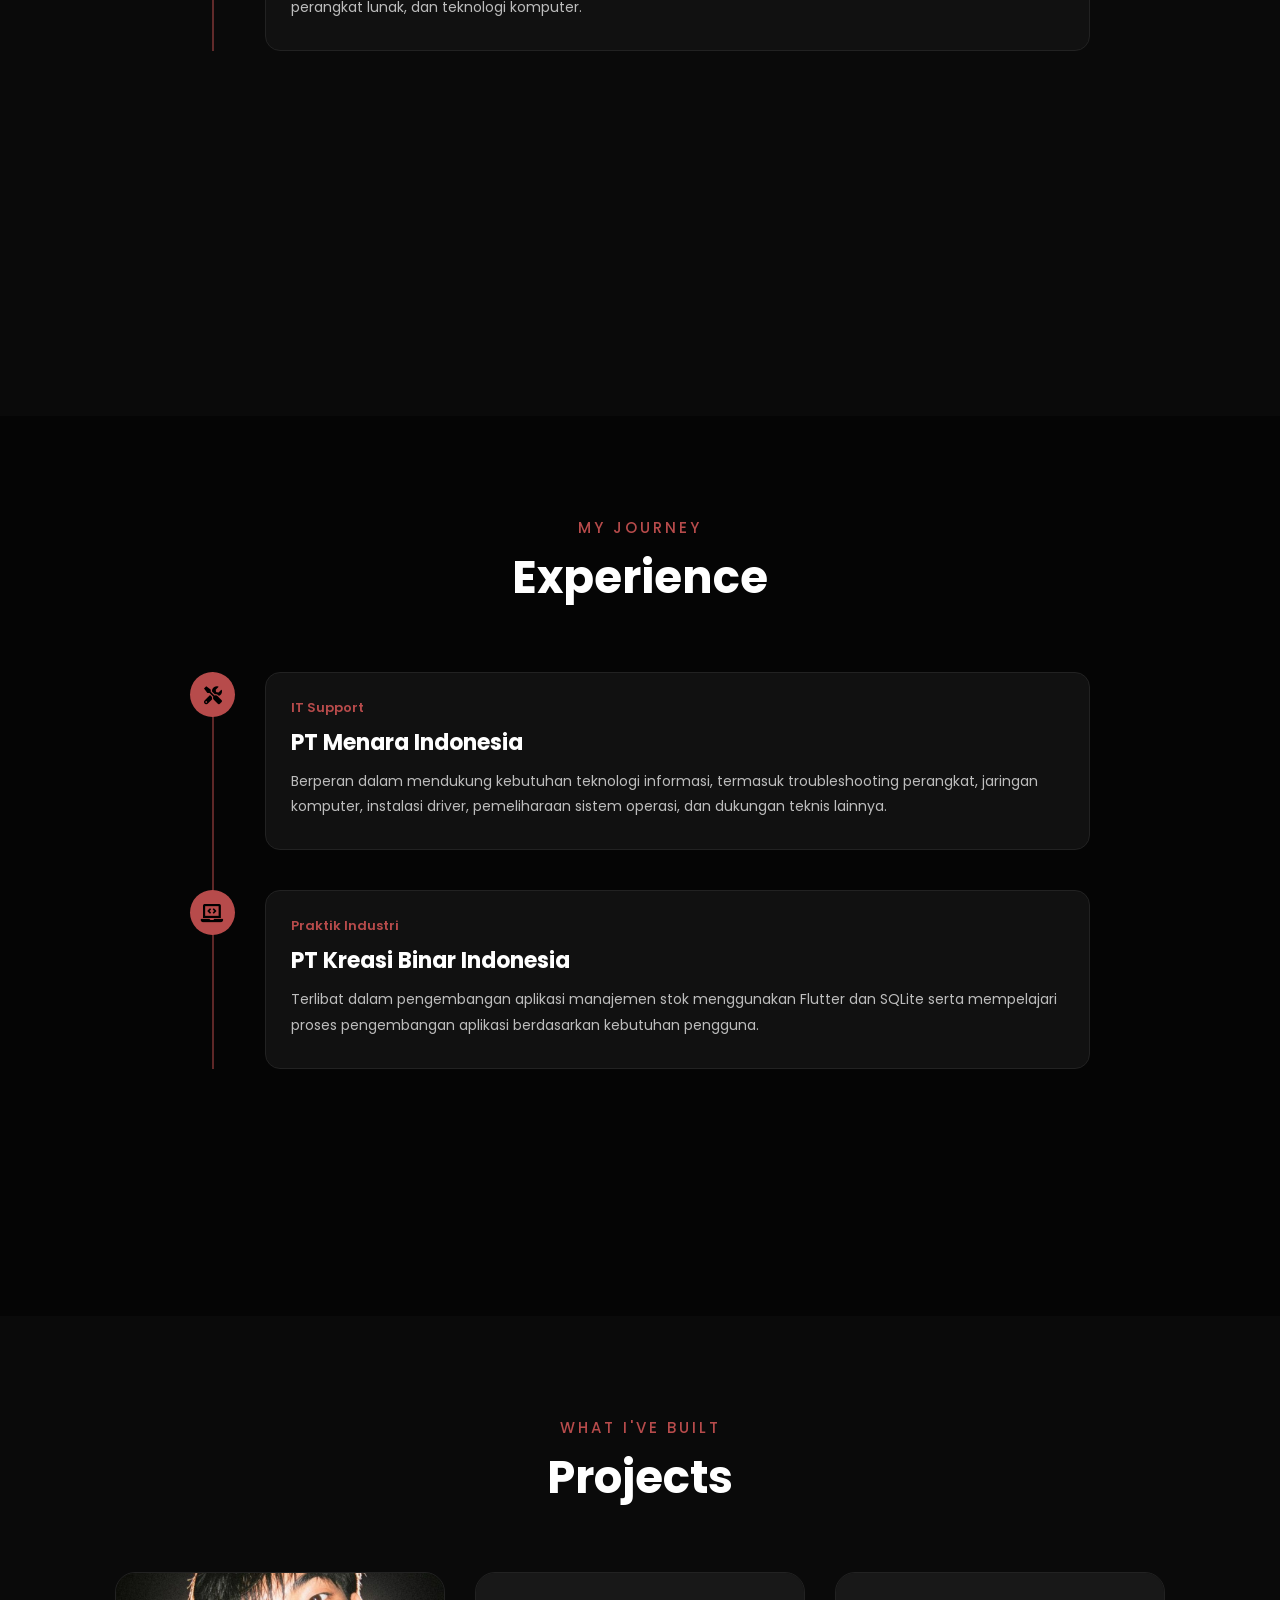
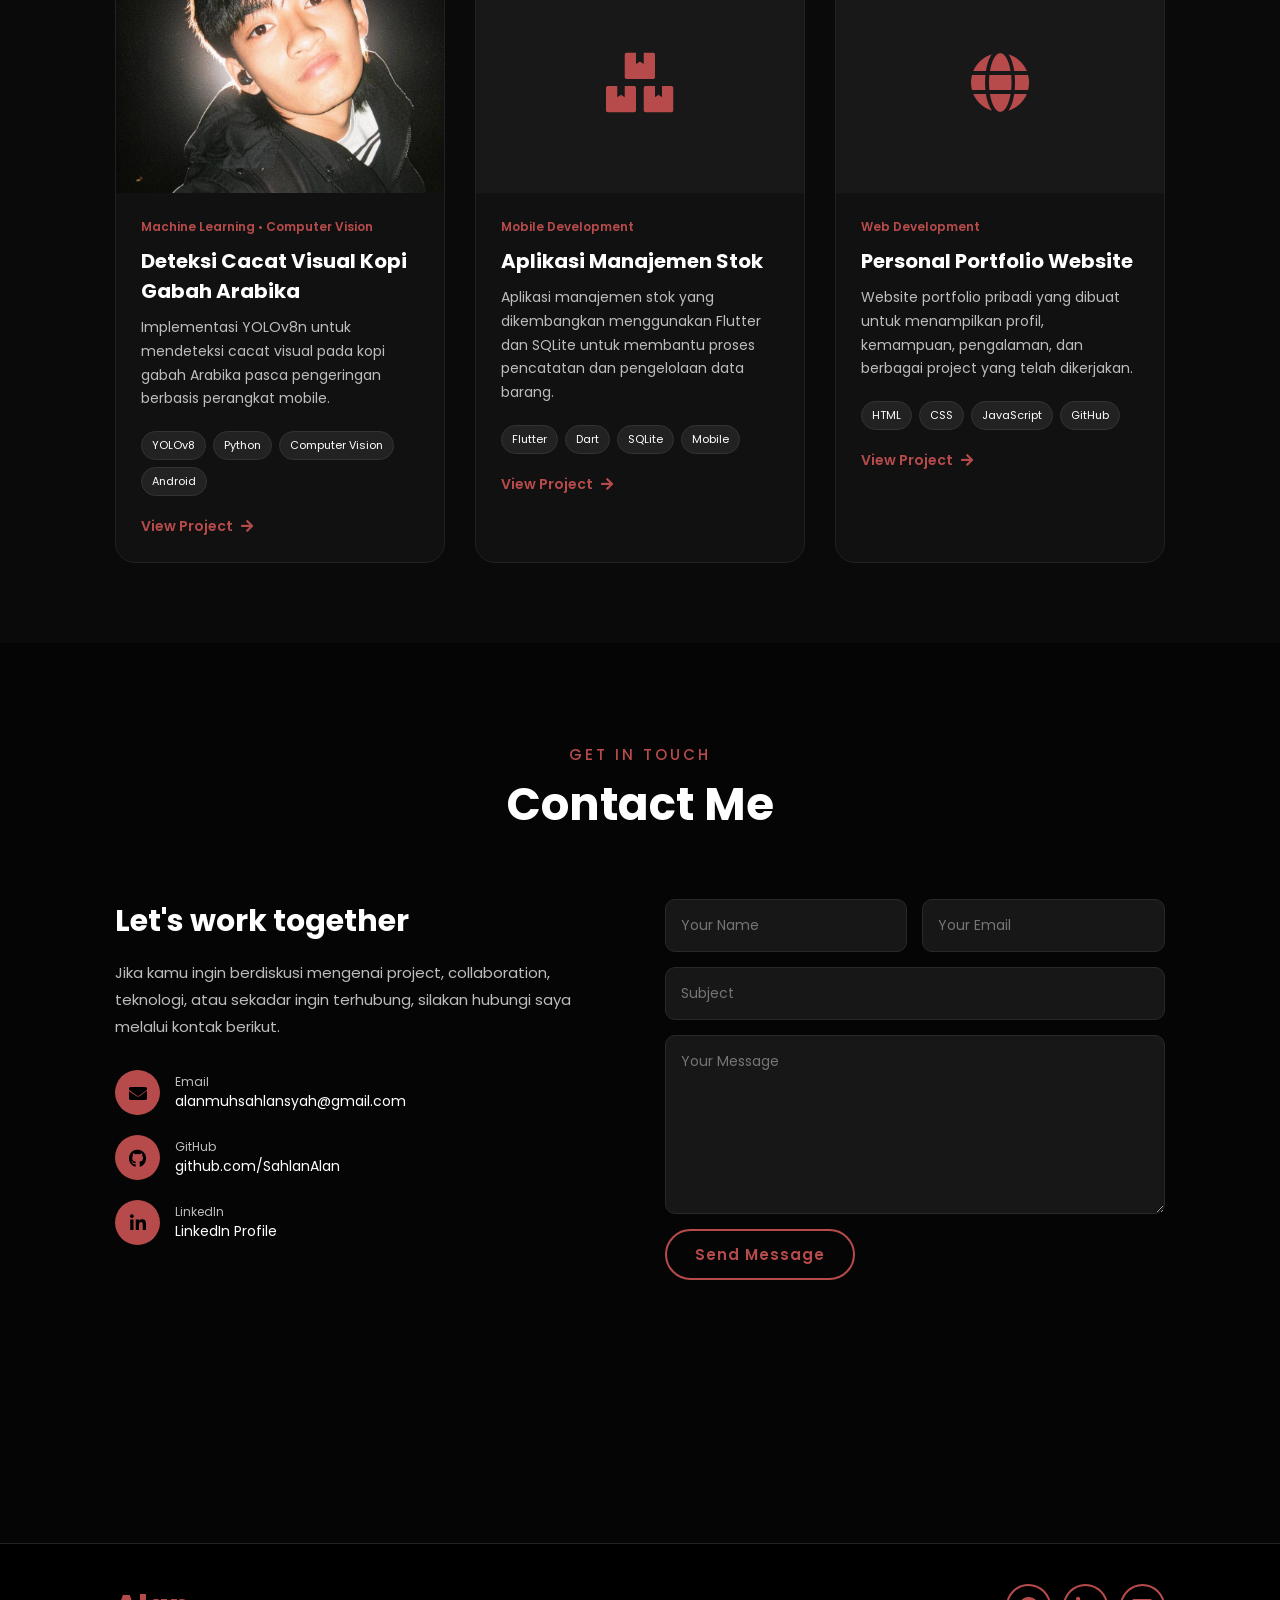
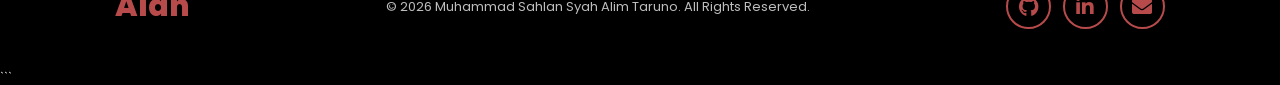
==== commit a28a7c9b: "update coding" ====
--- a/index.html
+++ b/index.html
@@ -430,4 +430,227 @@
 
 
         <!-- Project 2 -->
+        <div class="project-card">
+
+            <div class="project-image project-placeholder">
+                <i class="fas fa-boxes"></i>
+            </div>
+
+            <div class="project-content">
+
+                <span class="project-category">
+                    Mobile Development
+                </span>
+
+                <h3>
+                    Aplikasi Manajemen Stok
+                </h3>
+
+                <p>
+                    Aplikasi manajemen stok yang dikembangkan
+                    menggunakan Flutter dan SQLite untuk membantu
+                    proses pencatatan dan pengelolaan data barang.
+                </p>
+
+                <div class="project-tags">
+                    <span>Flutter</span>
+                    <span>Dart</span>
+                    <span>SQLite</span>
+                    <span>Mobile</span>
+                </div>
+
+                <a href="#" class="project-link">
+                    View Project <i class="fas fa-arrow-right"></i>
+                </a>
+
+            </div>
+
+        </div>
+
+
+        <!-- Project 3 -->
+        <div class="project-card">
+
+            <div class="project-image project-placeholder">
+                <i class="fas fa-globe"></i>
+            </div>
+
+            <div class="project-content">
+
+                <span class="project-category">
+                    Web Development
+                </span>
+
+                <h3>
+                    Personal Portfolio Website
+                </h3>
+
+                <p>
+                    Website portfolio pribadi yang dibuat untuk
+                    menampilkan profil, kemampuan, pengalaman,
+                    dan berbagai project yang telah dikerjakan.
+                </p>
+
+                <div class="project-tags">
+                    <span>HTML</span>
+                    <span>CSS</span>
+                    <span>JavaScript</span>
+                    <span>GitHub</span>
+                </div>
+
+                <a href="#" class="project-link">
+                    View Project <i class="fas fa-arrow-right"></i>
+                </a>
+
+            </div>
+
+        </div>
+
+    </div>
+
+</section>
+
+
+<!-- ================= CONTACT ================= -->
+<section id="contact" class="section contact-section">
+
+    <div class="section-title">
+        <p>Get In Touch</p>
+        <h2>Contact Me</h2>
+    </div>
+
+    <div class="contact-container">
+
+        <div class="contact-info">
+
+            <h3>Let's work together</h3>
+
+            <p>
+                Jika kamu ingin berdiskusi mengenai project,
+                collaboration, teknologi, atau sekadar ingin
+                terhubung, silakan hubungi saya melalui kontak
+                berikut.
+            </p>
+
+            <div class="contact-item">
+
+                <i class="fas fa-envelope"></i>
+
+                <div>
+                    <span>Email</span>
+                    <a href="mailto:alanmuhsahlansyah@gmail.com">
+                        alanmuhsahlansyah@gmail.com
+                    </a>
+                </div>
+
+            </div>
+
+            <div class="contact-item">
+
+                <i class="fab fa-github"></i>
+
+                <div>
+                    <span>GitHub</span>
+                    <a href="https://github.com/SahlanAlan"
+                       target="_blank">
+                        github.com/SahlanAlan
+                    </a>
+                </div>
+
+            </div>
+
+            <div class="contact-item">
+
+                <i class="fab fa-linkedin-in"></i>
+
+                <div>
+                    <span>LinkedIn</span>
+                    <a href="https://www.linkedin.com/"
+                       target="_blank">
+                        LinkedIn Profile
+                    </a>
+                </div>
+
+            </div>
+
+        </div>
+
+
+        <form class="contact-form" id="contact-form">
+
+            <div class="input-group">
+
+                <input type="text"
+                       id="name"
+                       placeholder="Your Name"
+                       required>
+
+                <input type="email"
+                       id="email"
+                       placeholder="Your Email"
+                       required>
+
+            </div>
+
+            <input type="text"
+                   id="subject"
+                   placeholder="Subject"
+                   required>
+
+            <textarea id="message"
+                      rows="7"
+                      placeholder="Your Message"
+                      required></textarea>
+
+            <button type="submit" class="btn">
+                Send Message
+            </button>
+
+        </form>
+
+    </div>
+
+</section>
+
+
+<!-- ================= FOOTER ================= -->
+<footer>
+
+    <div class="footer-content">
+
+        <a href="#home" class="logo">Alan</a>
+
+        <p>
+            © 2026 Muhammad Sahlan Syah Alim Taruno.
+            All Rights Reserved.
+        </p>
+
+        <div class="social-icons">
+
+            <a href="https://github.com/SahlanAlan"
+               target="_blank">
+                <i class="fab fa-github"></i>
+            </a>
+
+            <a href="https://www.linkedin.com/"
+               target="_blank">
+                <i class="fab fa-linkedin-in"></i>
+            </a>
+
+            <a href="mailto:alanmuhsahlansyah@gmail.com">
+                <i class="fas fa-envelope"></i>
+            </a>
+
+        </div>
+
+    </div>
+
+</footer>
+
+
+<!-- JavaScript -->
+<script src="script.js"></script>
 ```
+
+</body>
+</html>
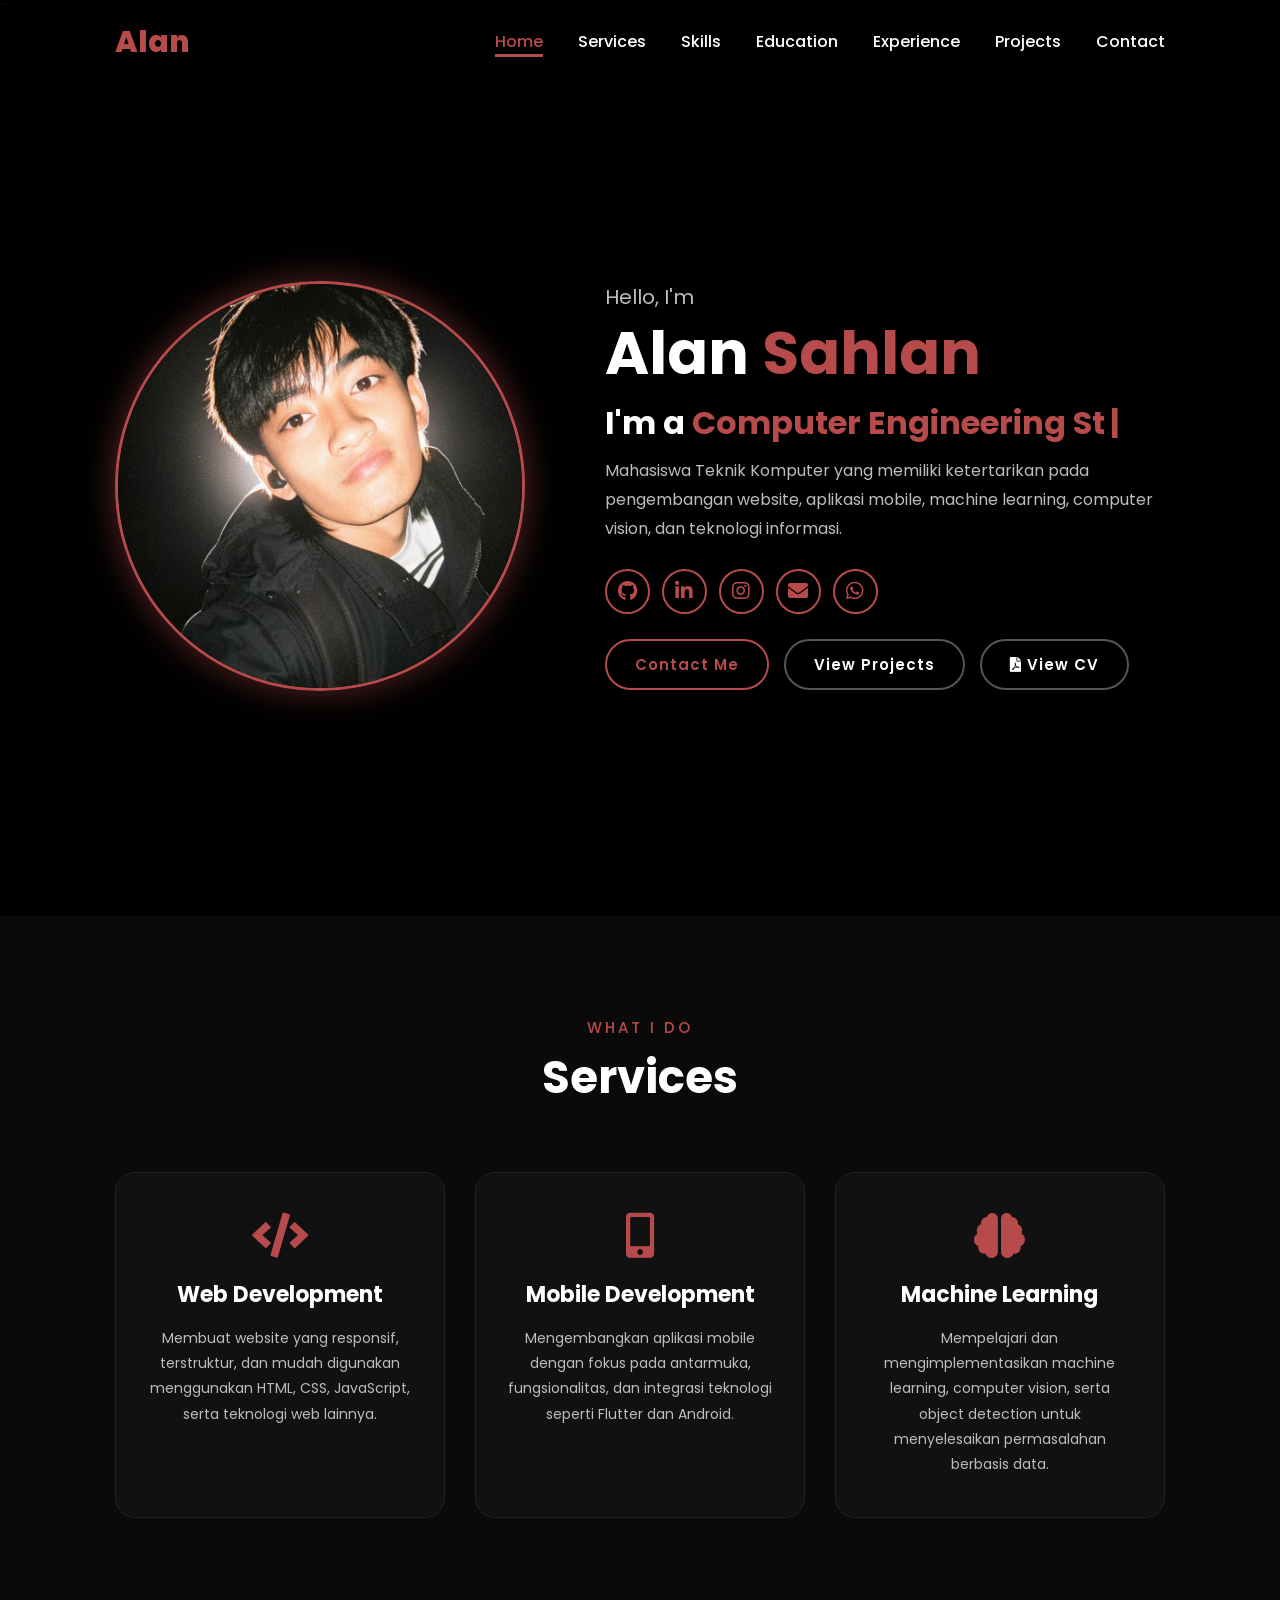
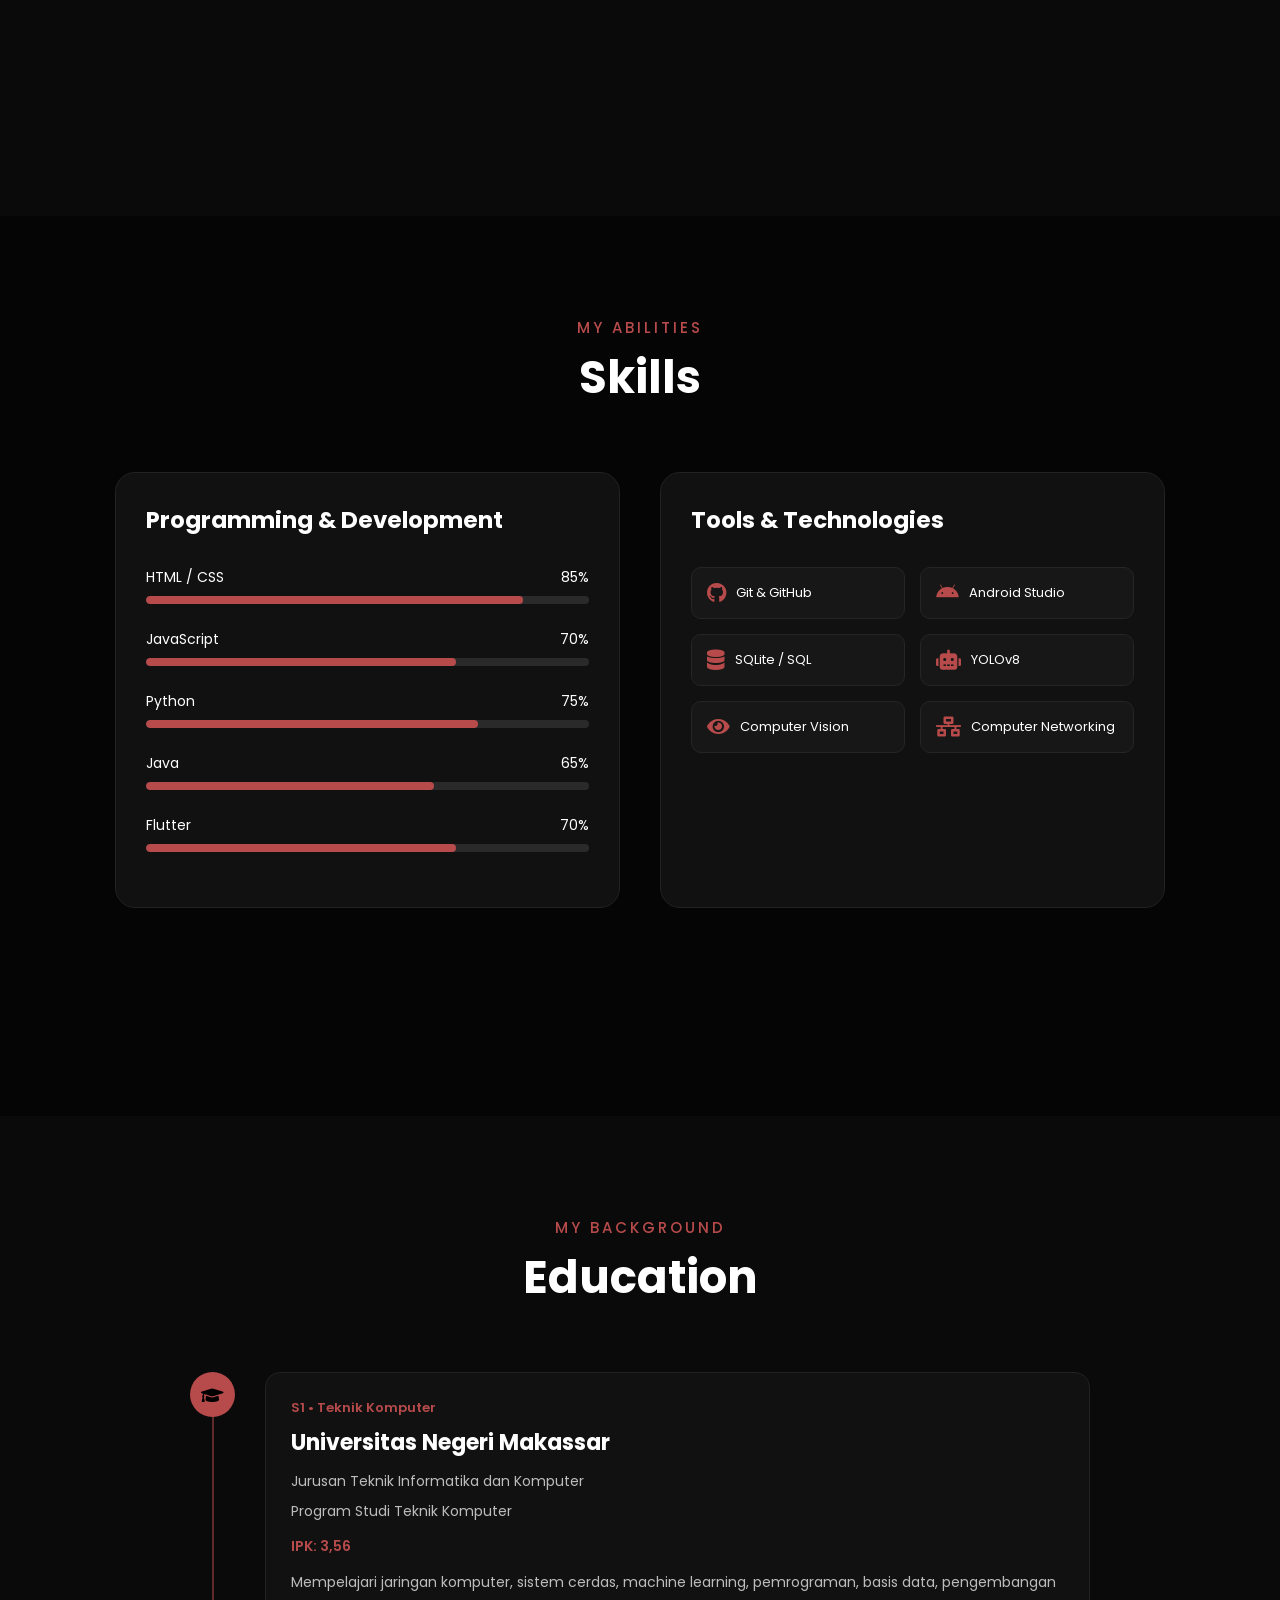
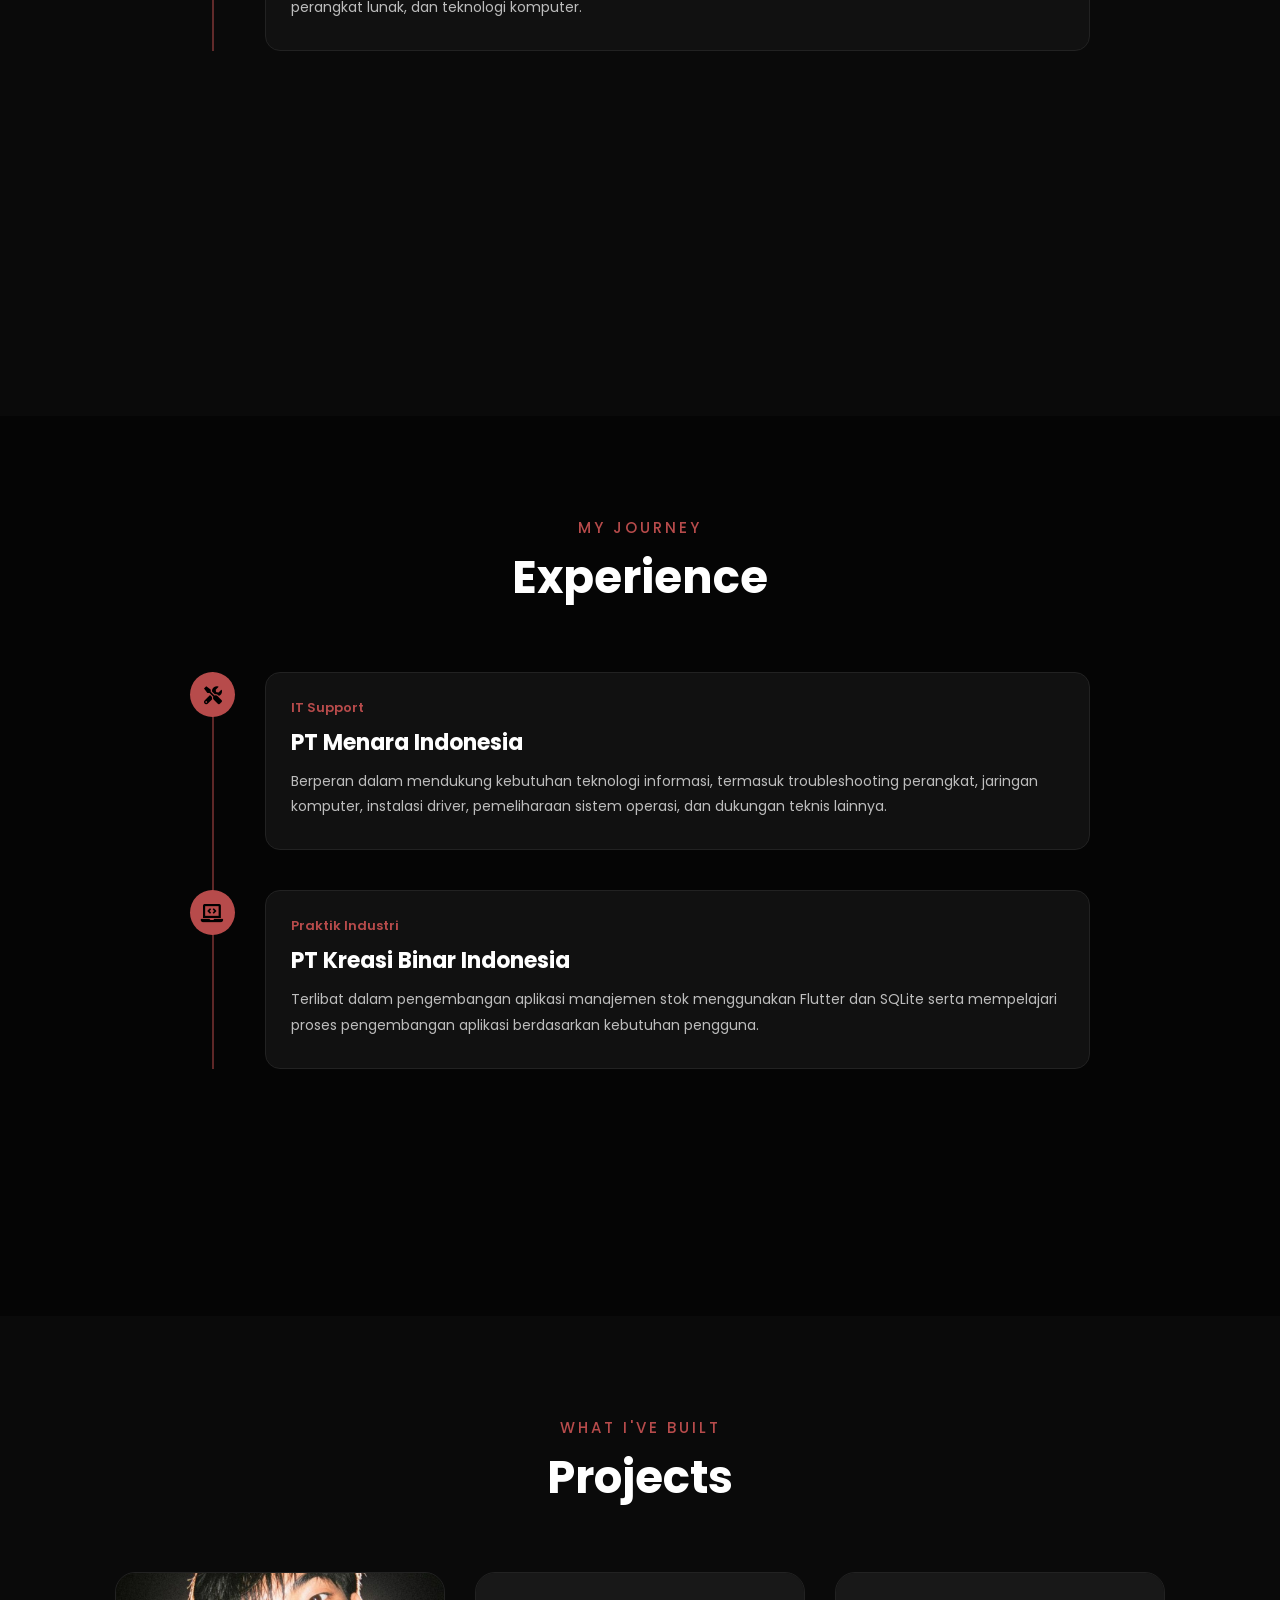
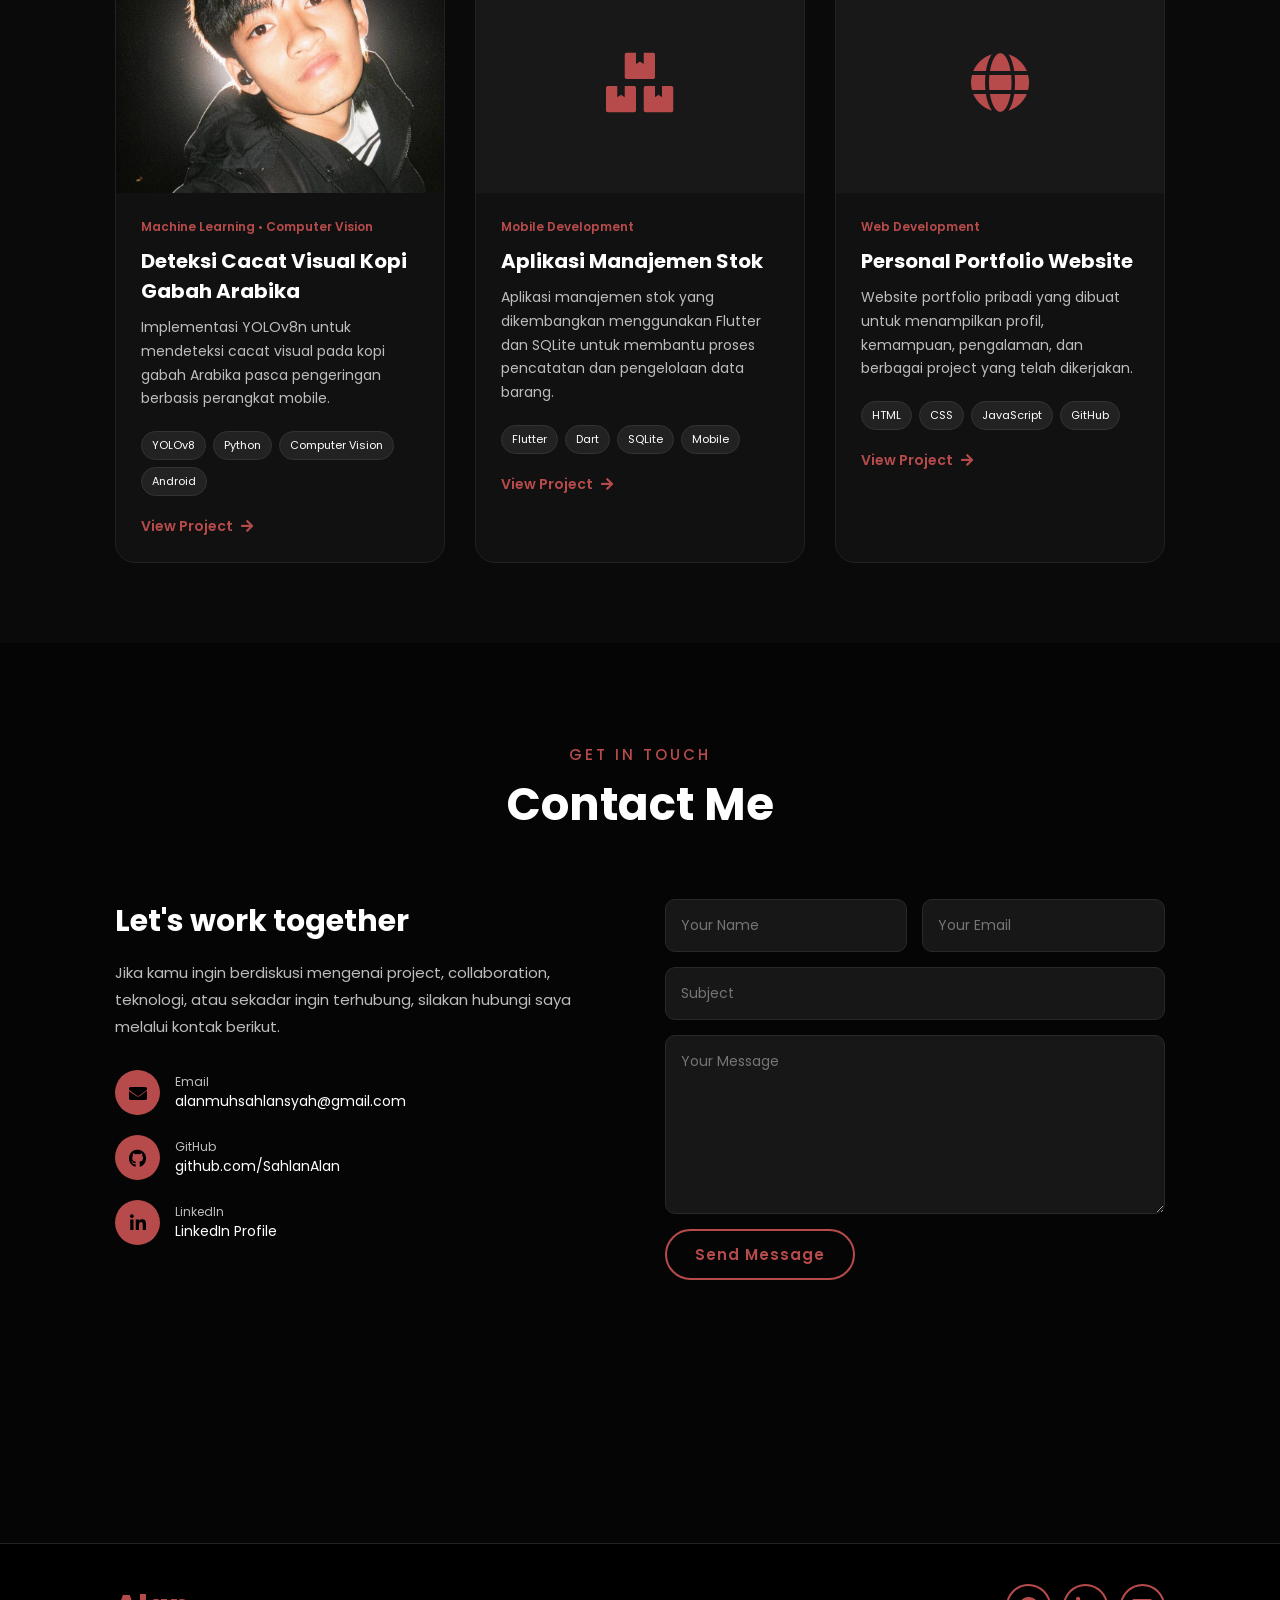
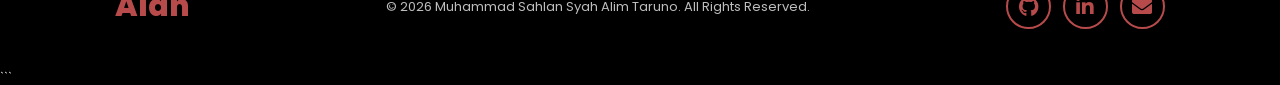
==== commit 8a5abbd9: "update coding" ====
--- a/index.html
+++ b/index.html
@@ -44,7 +44,7 @@
 <section class="home" id="home">
 
     <div class="home-img">
-        <img src="main.jpeg" alt="Muhammad Sahlan Syah Alim Taruno">
+        <img src="assets/main.jpeg" alt="Muhammad Sahlan Syah Alim Taruno">
     </div>
 
     <div class="home-content">
@@ -88,12 +88,28 @@
                 <i class="fas fa-envelope"></i>
             </a>
 
+            <a href="https://wa.me/6285175296475"
+               target="_blank"
+               aria-label="WhatsApp">
+                <i class="fab fa-whatsapp"></i>
+            </a>
+
         </div>
 
         <div class="home-buttons">
-            <a href="#contact" class="btn">Contact Me</a>
-            <a href="#projects" class="btn secondary-btn">View Projects</a>
-        </div>
+    <a href="#contact" class="btn">Contact Me</a>
+
+    <a href="#projects" class="btn secondary-btn">
+        View Projects
+    </a>
+
+    <a href="assets/cv.pdf"
+       class="btn secondary-btn"
+       target="_blank">
+        <i class="fas fa-file-pdf"></i>
+        View CV
+    </a>
+</div>
 
     </div>
 
@@ -393,7 +409,7 @@
         <div class="project-card">
 
             <div class="project-image">
-                <img src="main.jpeg"
+                <img src="assets/main.jpeg"
                      alt="YOLOv8 Coffee Detection Project">
             </div>
 
--- a/styles.css
+++ b/styles.css
@@ -700,7 +700,7 @@
 
 @media (max-width: 1100px) {
 
-```
+
 html {
     font-size: 58%;
 }
@@ -722,13 +722,13 @@
     max-width: 50%;
     margin: auto;
 }
-```
+
 
 }
 
 @media (max-width: 995px) {
 
-```
+
 header {
     padding: 1.8rem 5%;
 }
@@ -810,13 +810,13 @@
 .contact-container {
     grid-template-columns: 1fr;
 }
-```
+
 
 }
 
 @media (max-width: 768px) {
 
-```
+
 html {
     font-size: 55%;
 }
@@ -867,13 +867,13 @@
     flex-direction: column;
     text-align: center;
 }
-```
+
 
 }
 
 @media (max-width: 480px) {
 
-```
+
 html {
     font-size: 52%;
 }
@@ -915,6 +915,6 @@
 .contact-info h3 {
     font-size: 2.5rem;
 }
-```
-
-}
+
+
+}
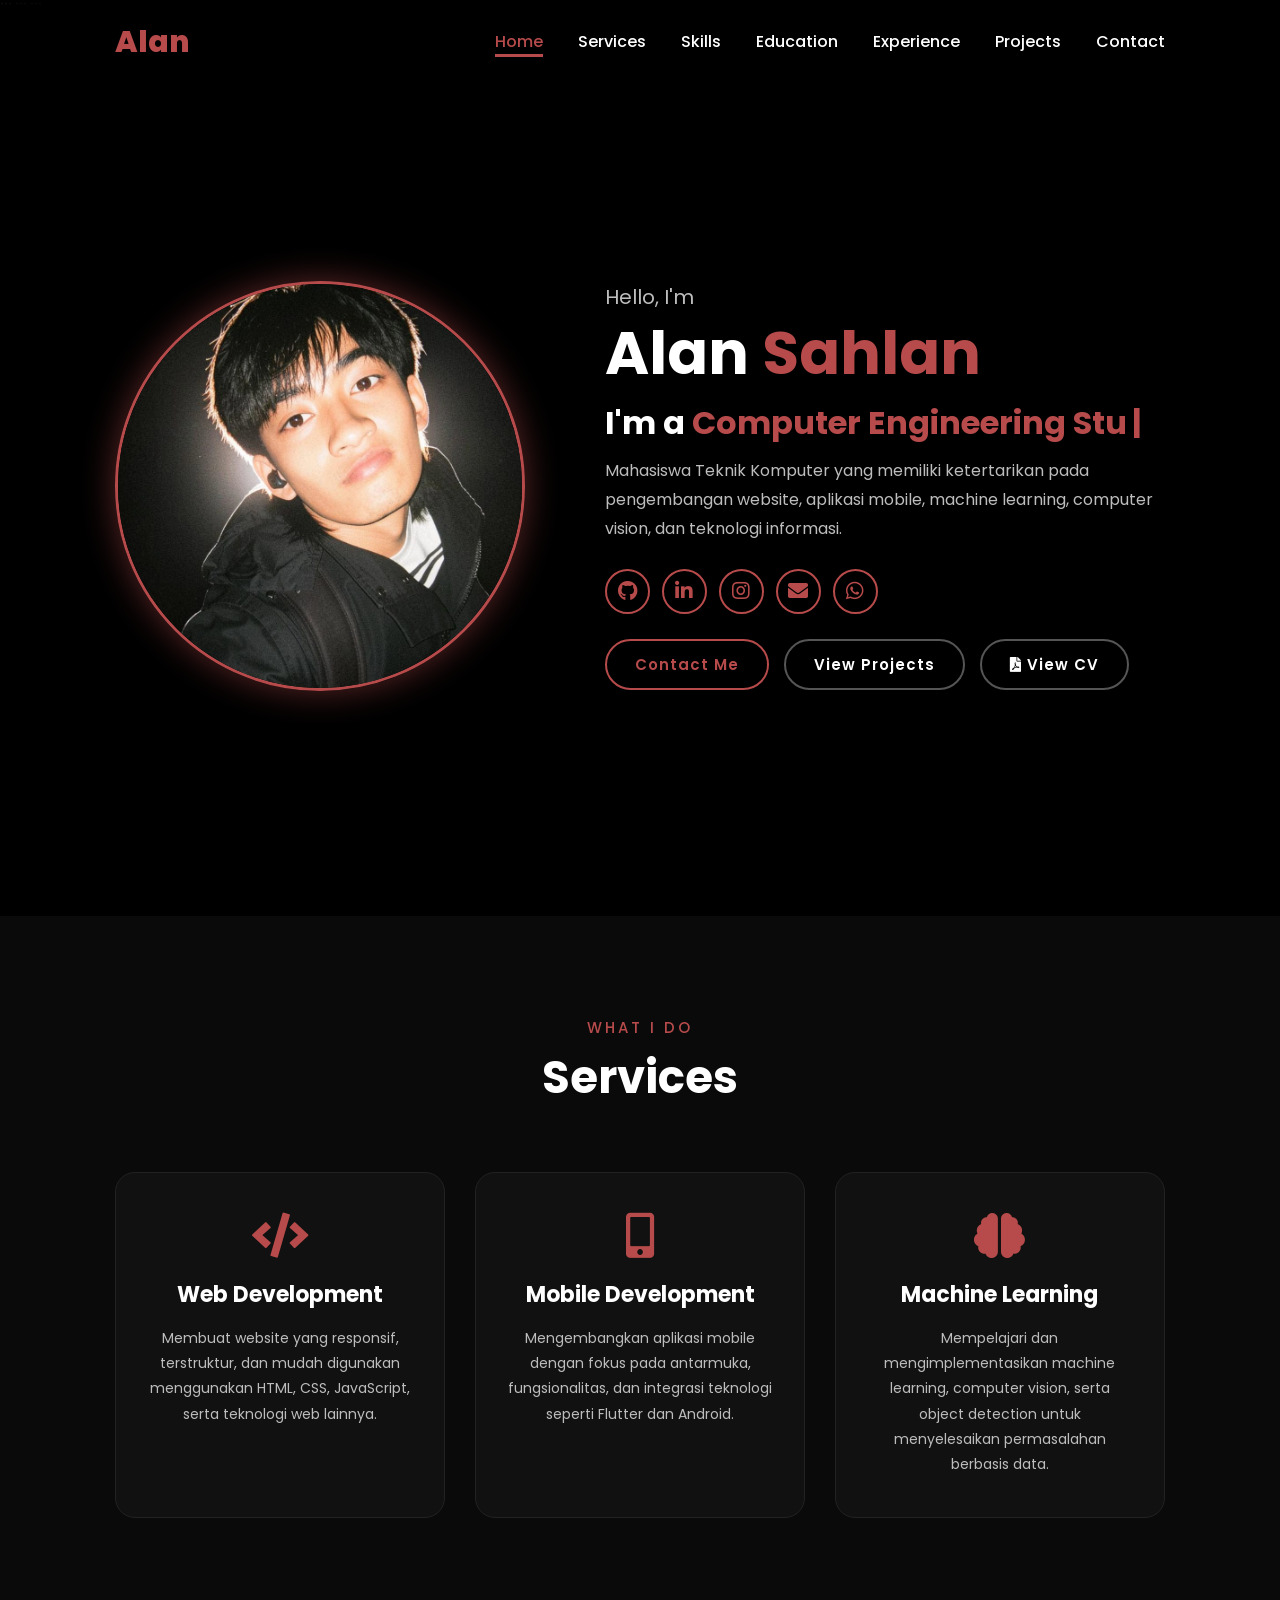
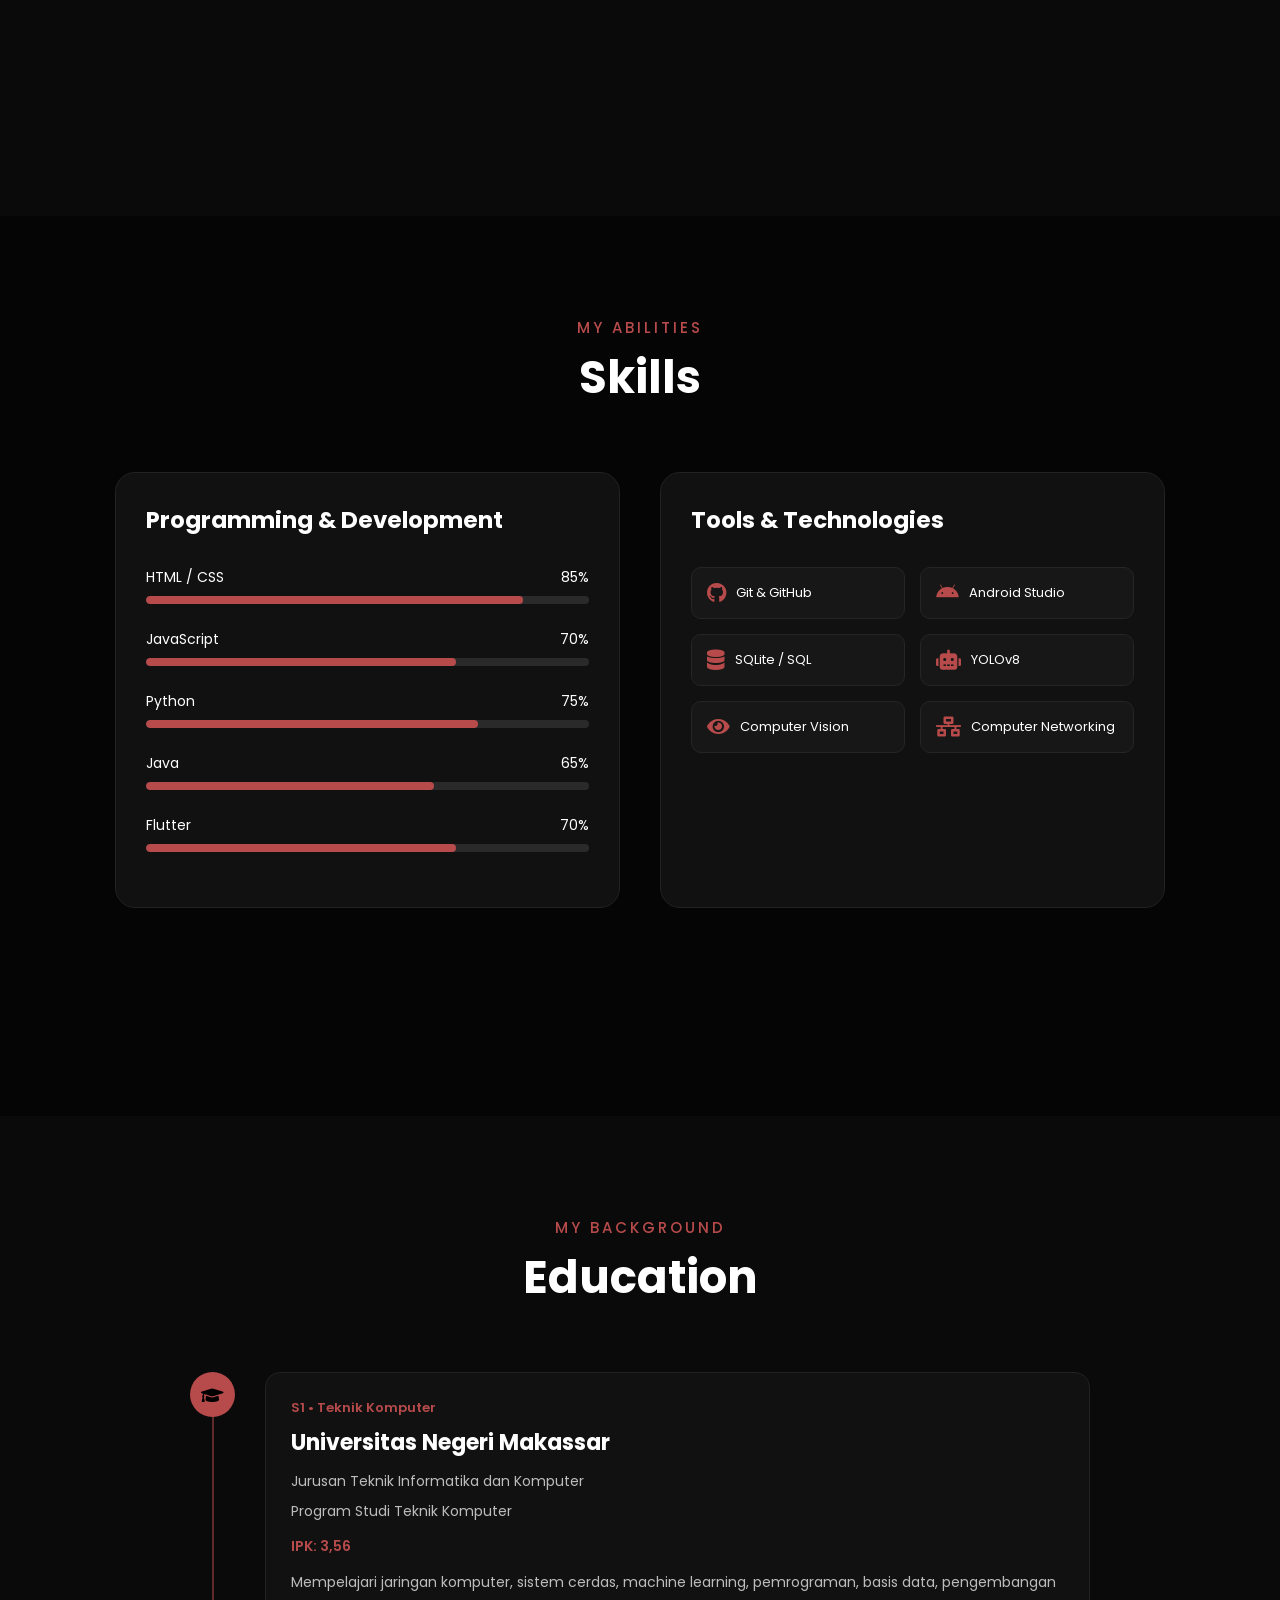
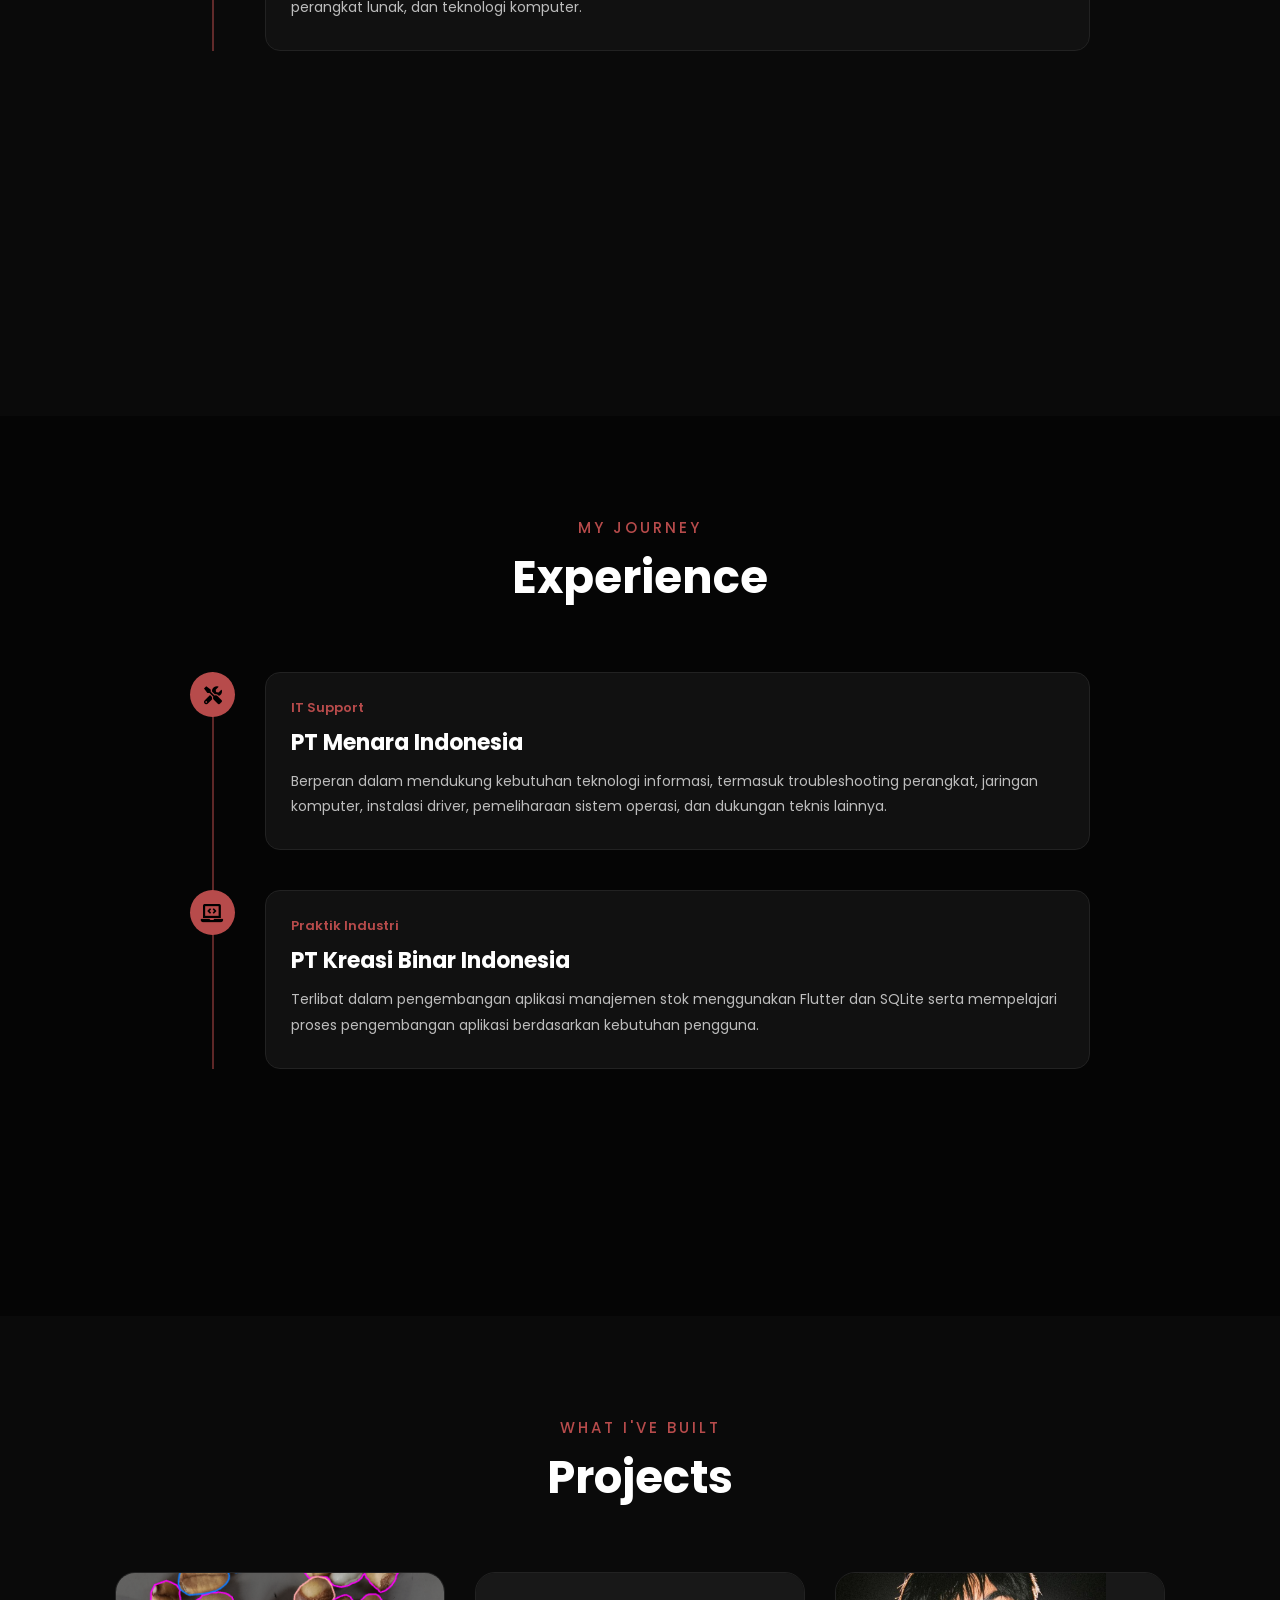
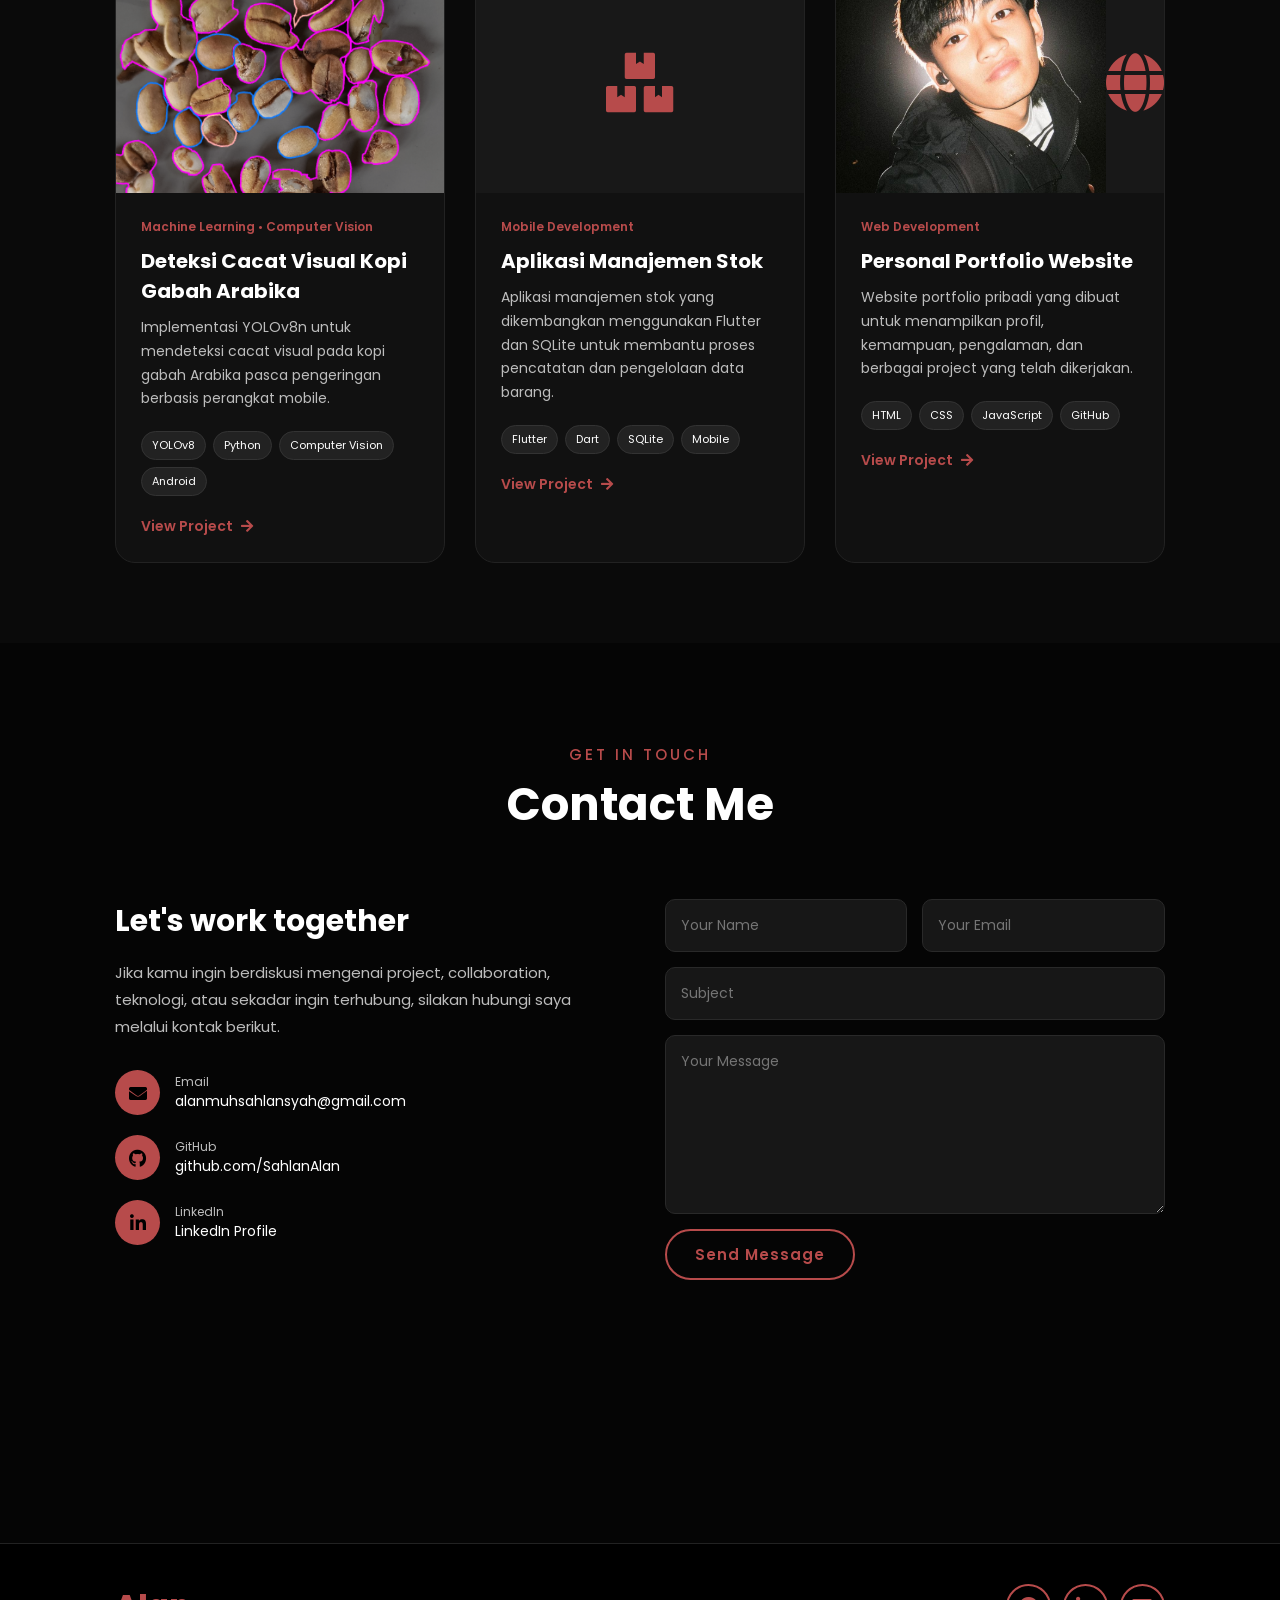
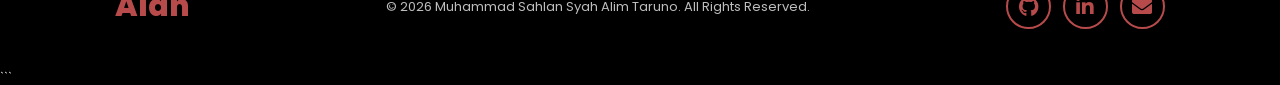
==== commit d2edbbf8: "added new file" ====
--- a/index.html
+++ b/index.html
@@ -409,7 +409,7 @@
         <div class="project-card">
 
             <div class="project-image">
-                <img src="assets/main.jpeg"
+                <img src="assets/kopi.png"
                      alt="YOLOv8 Coffee Detection Project">
             </div>
 
@@ -488,6 +488,8 @@
         <div class="project-card">
 
             <div class="project-image project-placeholder">
+                <img src="assets/main.jpeg"
+                     alt="Personal Portfolio Website Project">
                 <i class="fas fa-globe"></i>
             </div>
 
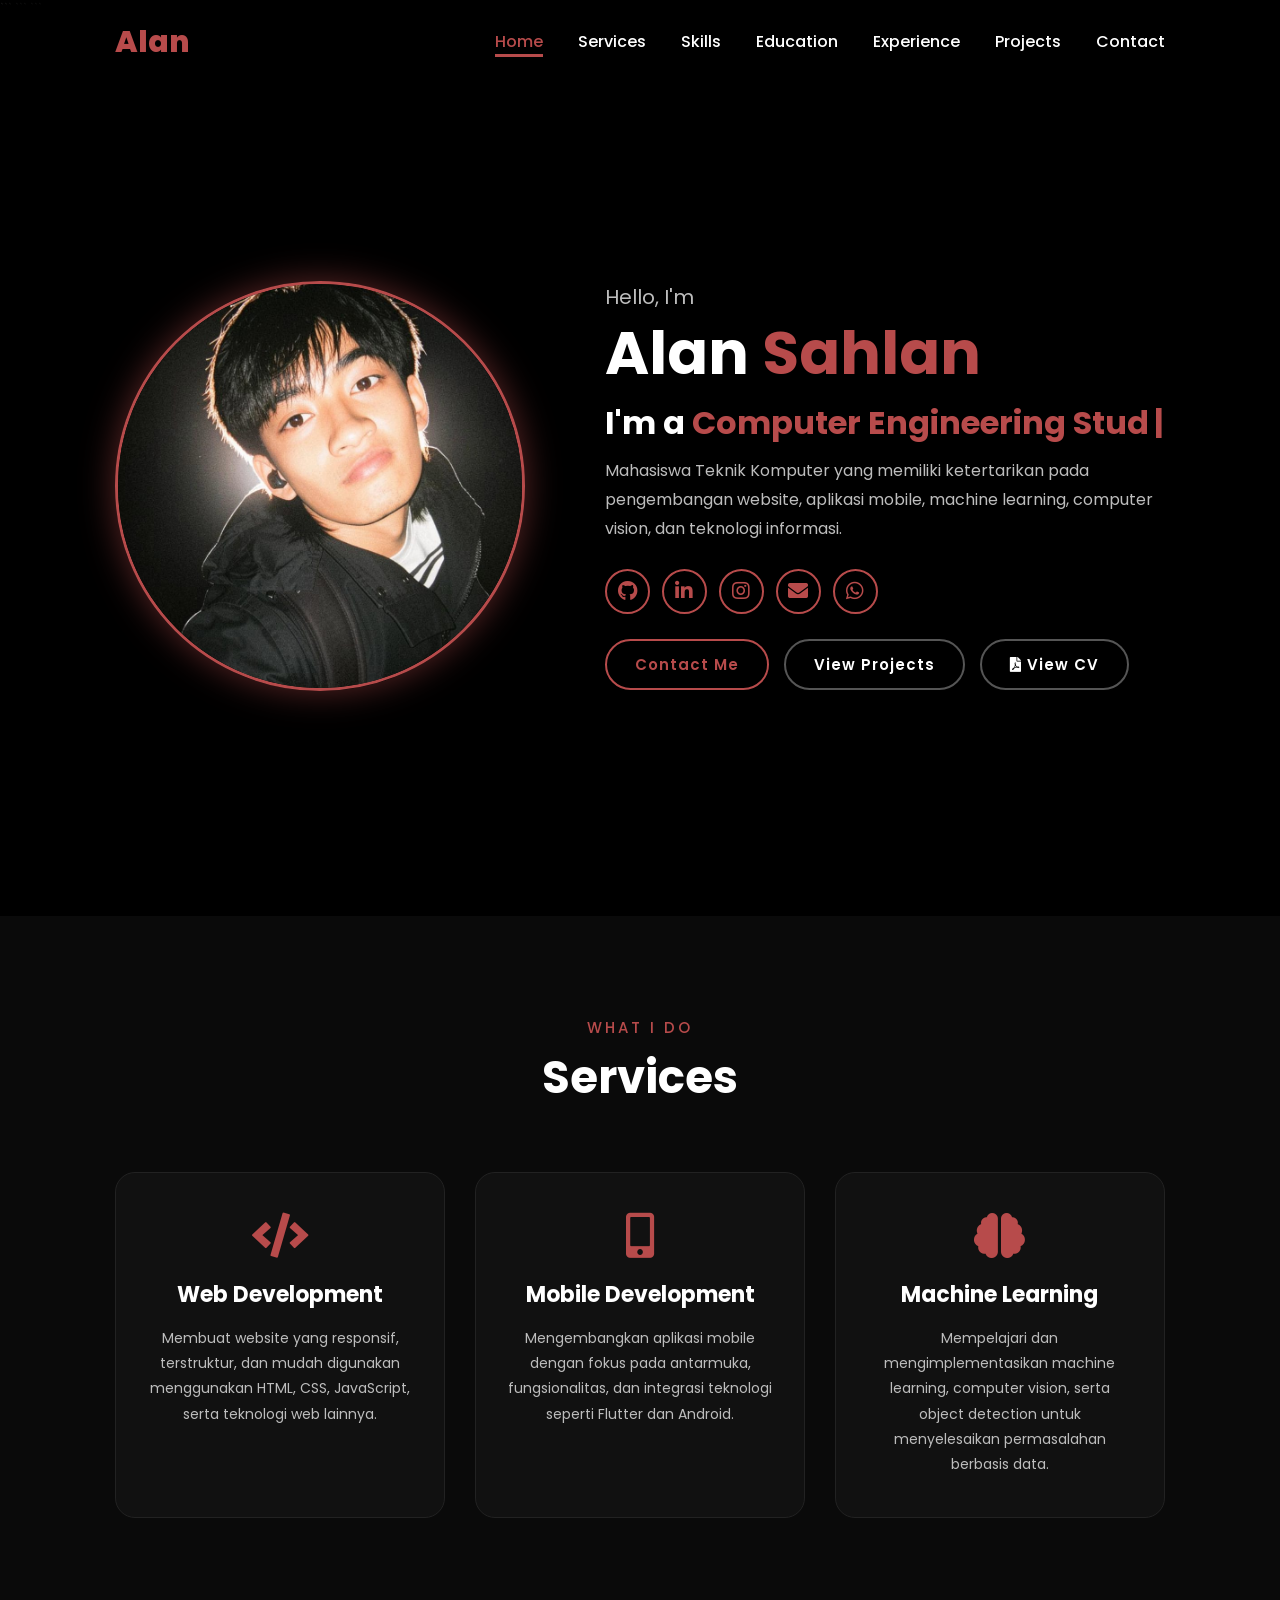
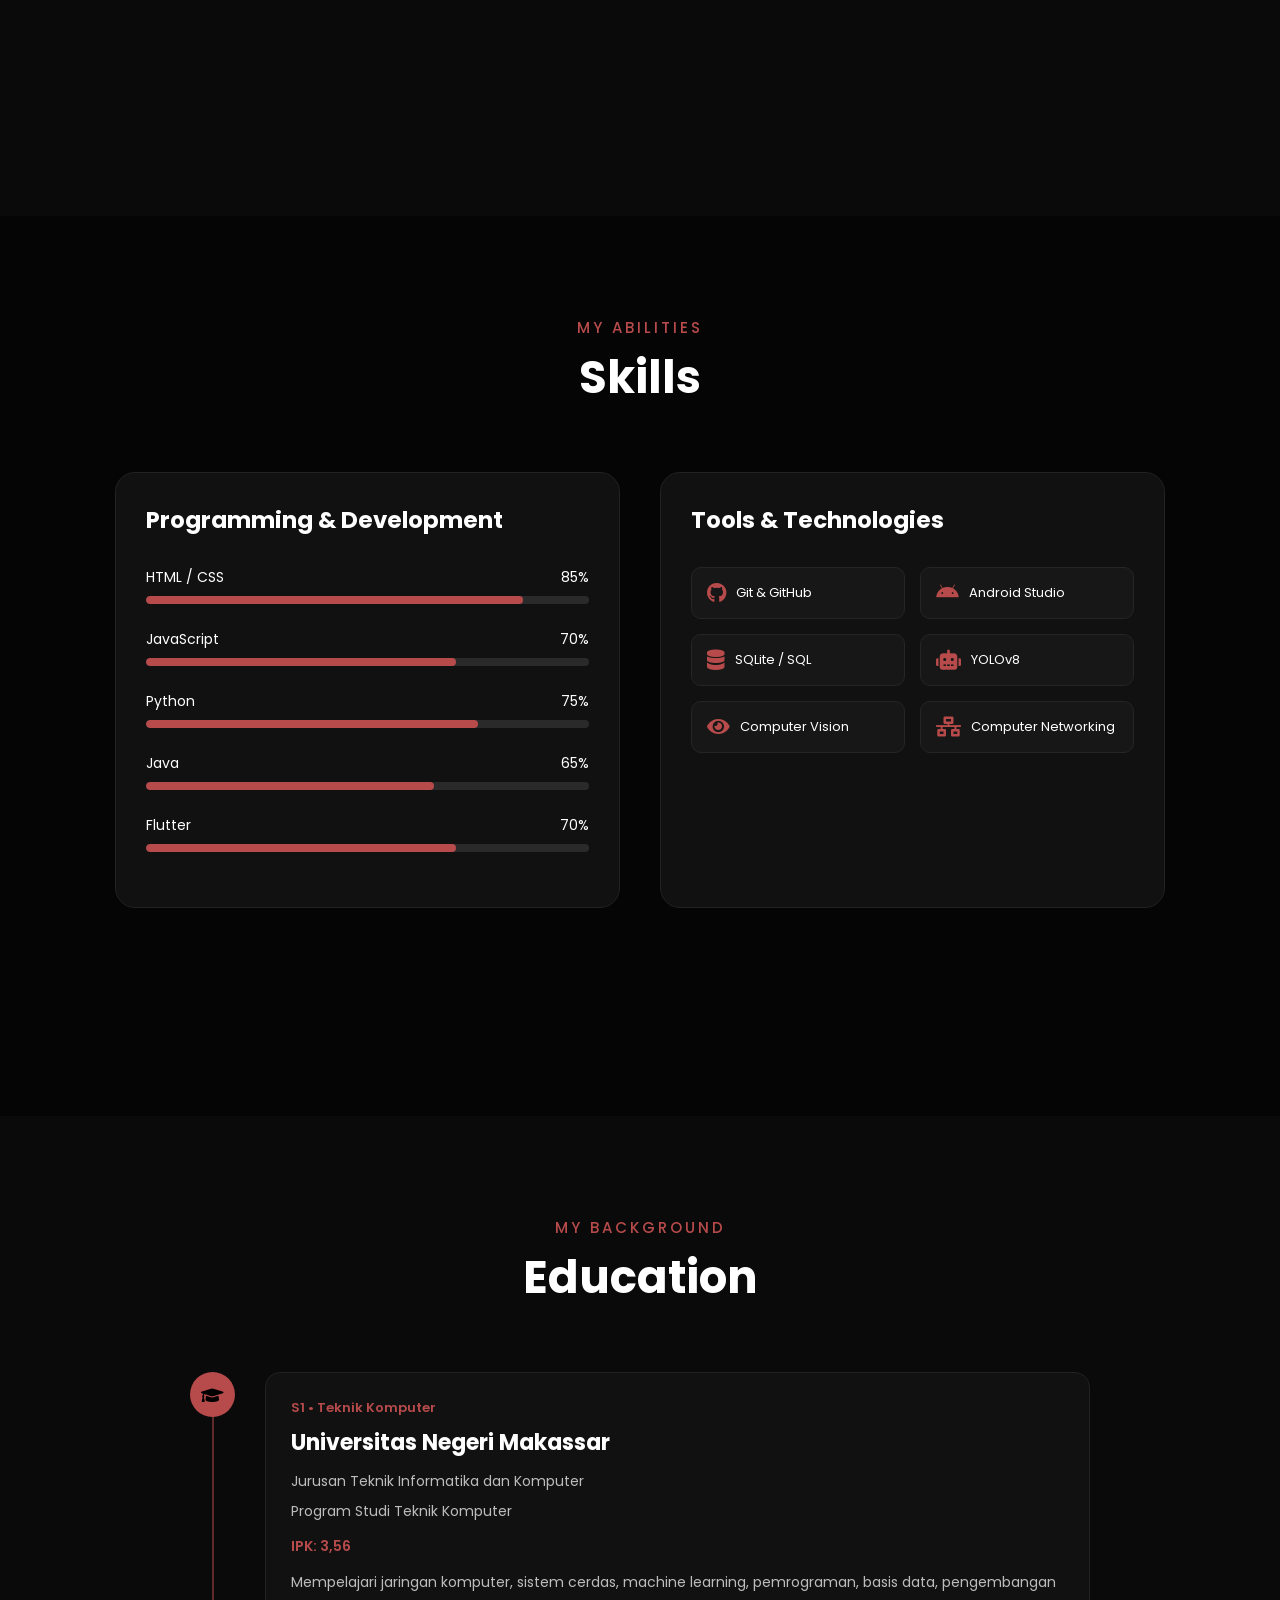
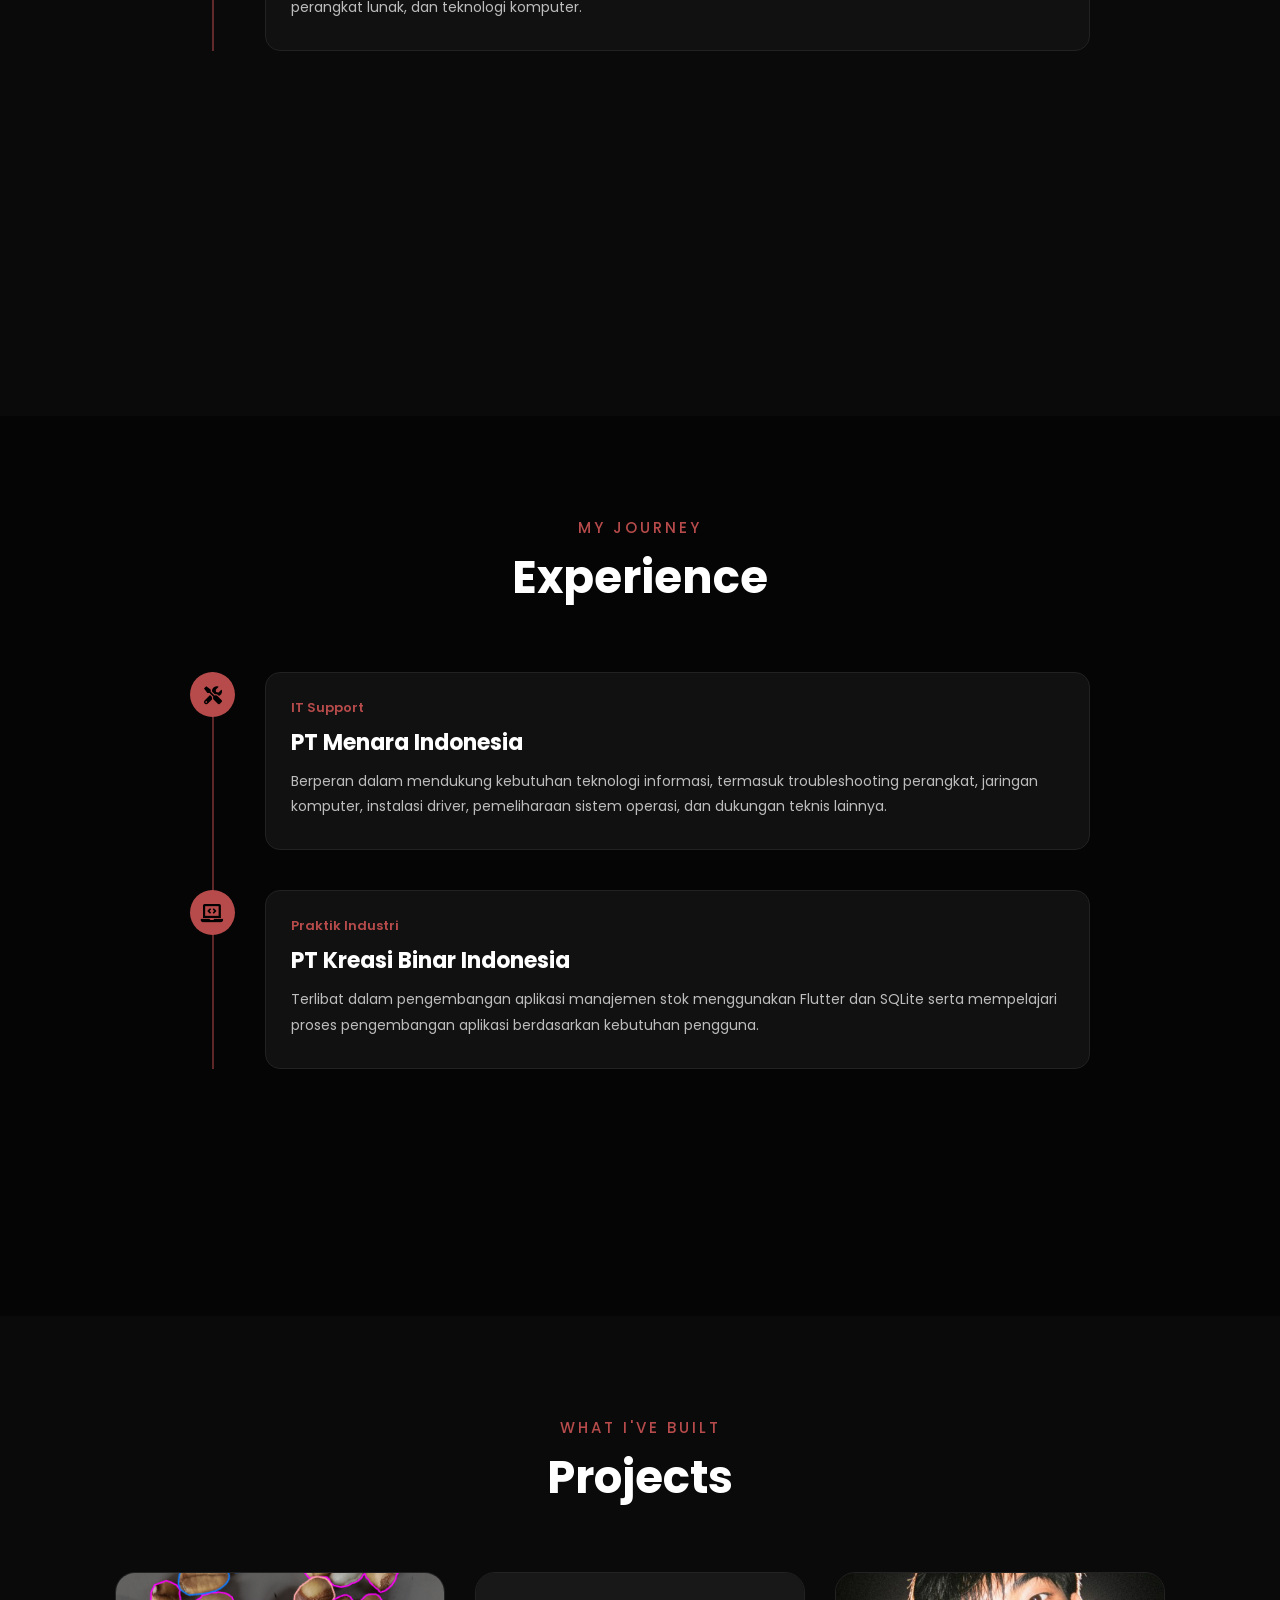
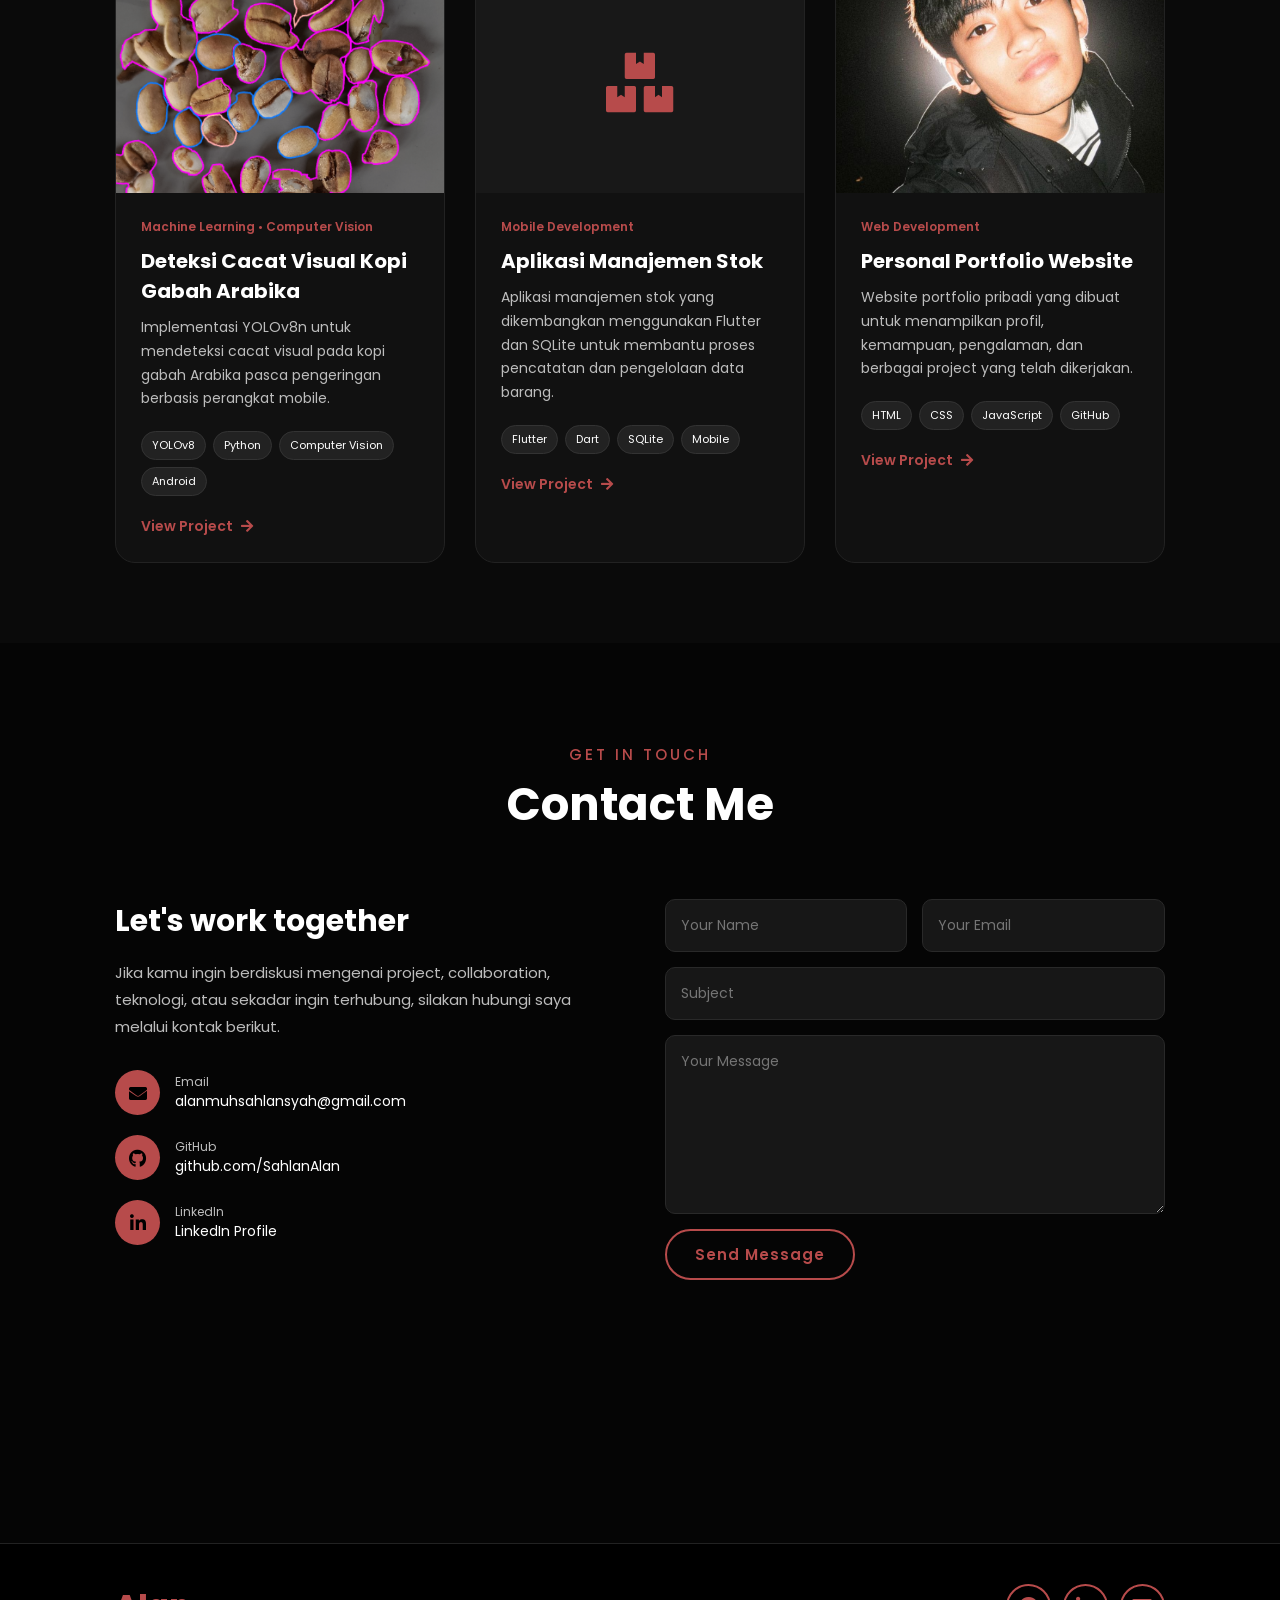
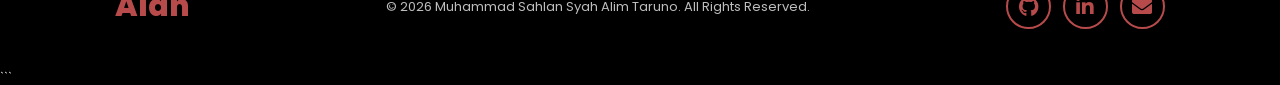
==== commit 3a4cdc6d: "update coding" ====
--- a/index.html
+++ b/index.html
@@ -487,10 +487,9 @@
         <!-- Project 3 -->
         <div class="project-card">
 
-            <div class="project-image project-placeholder">
+            <div class="project-image">
                 <img src="assets/main.jpeg"
                      alt="Personal Portfolio Website Project">
-                <i class="fas fa-globe"></i>
             </div>
 
             <div class="project-content">
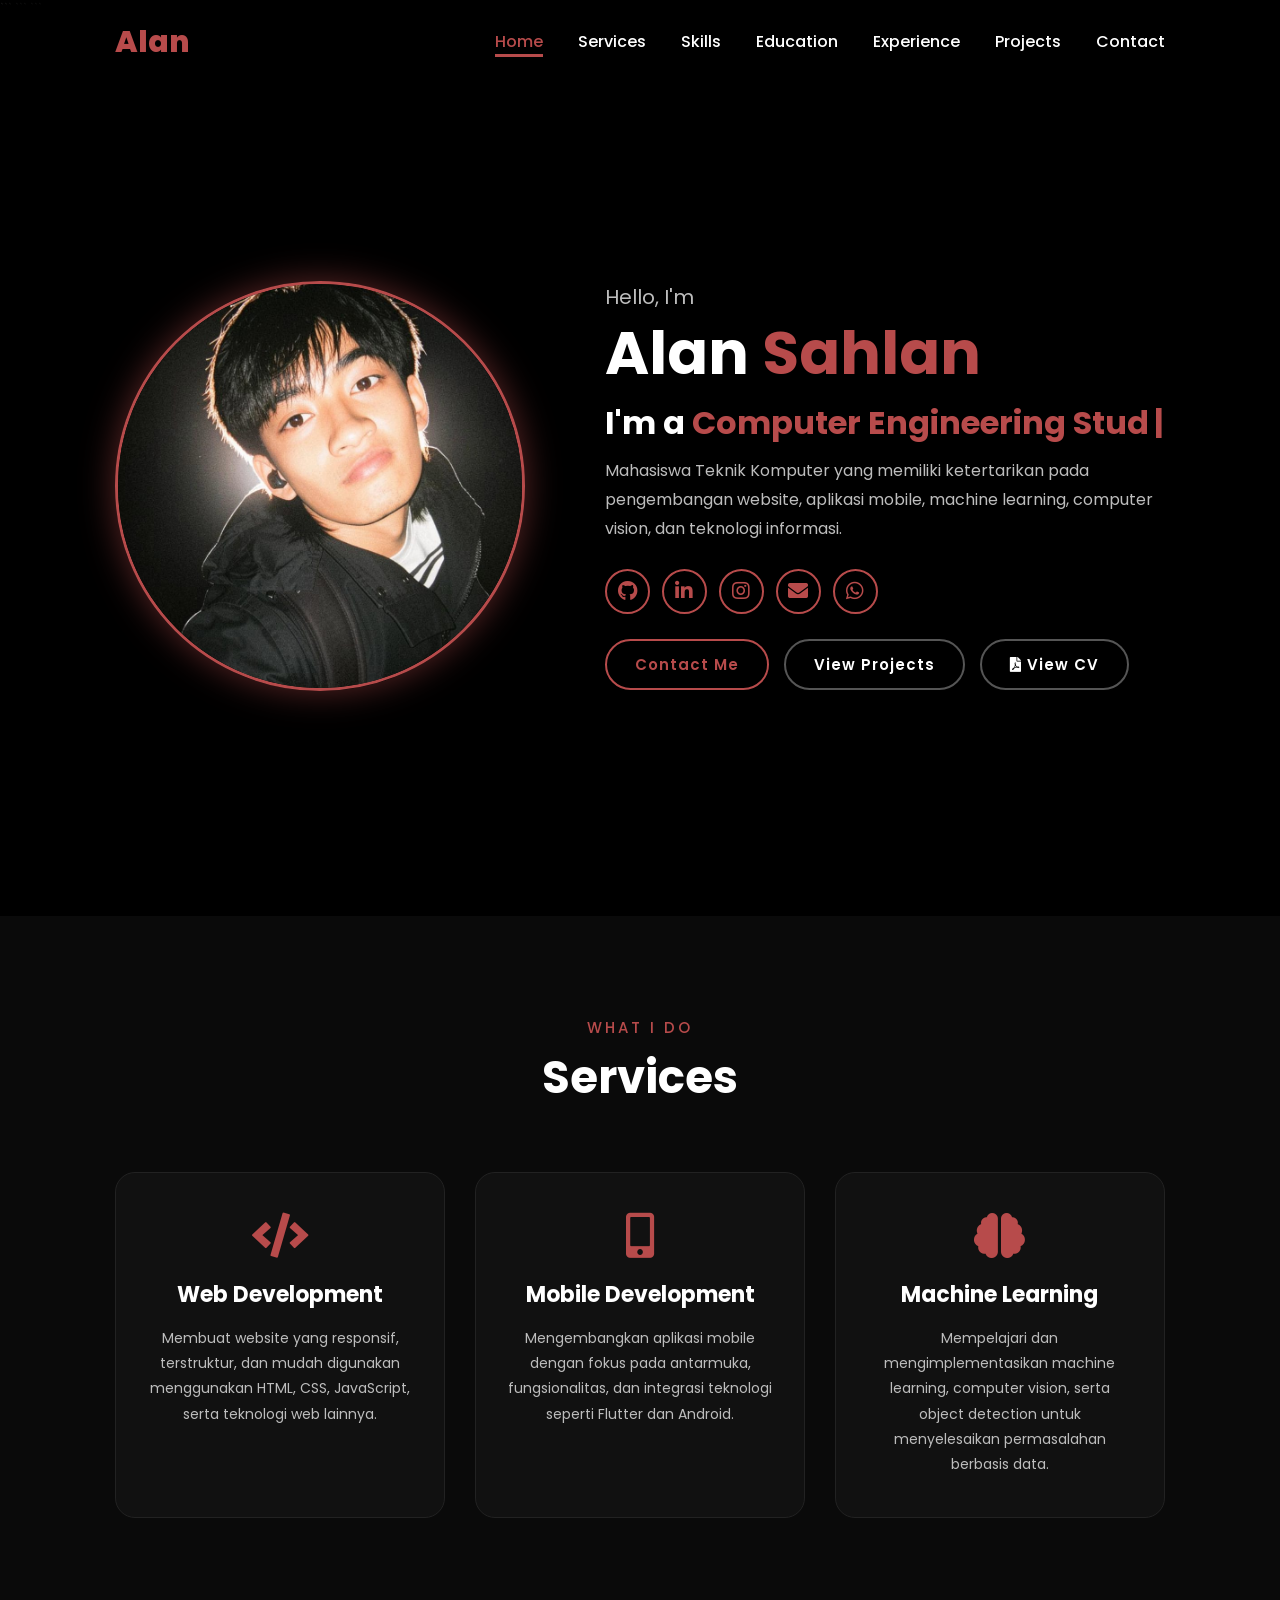
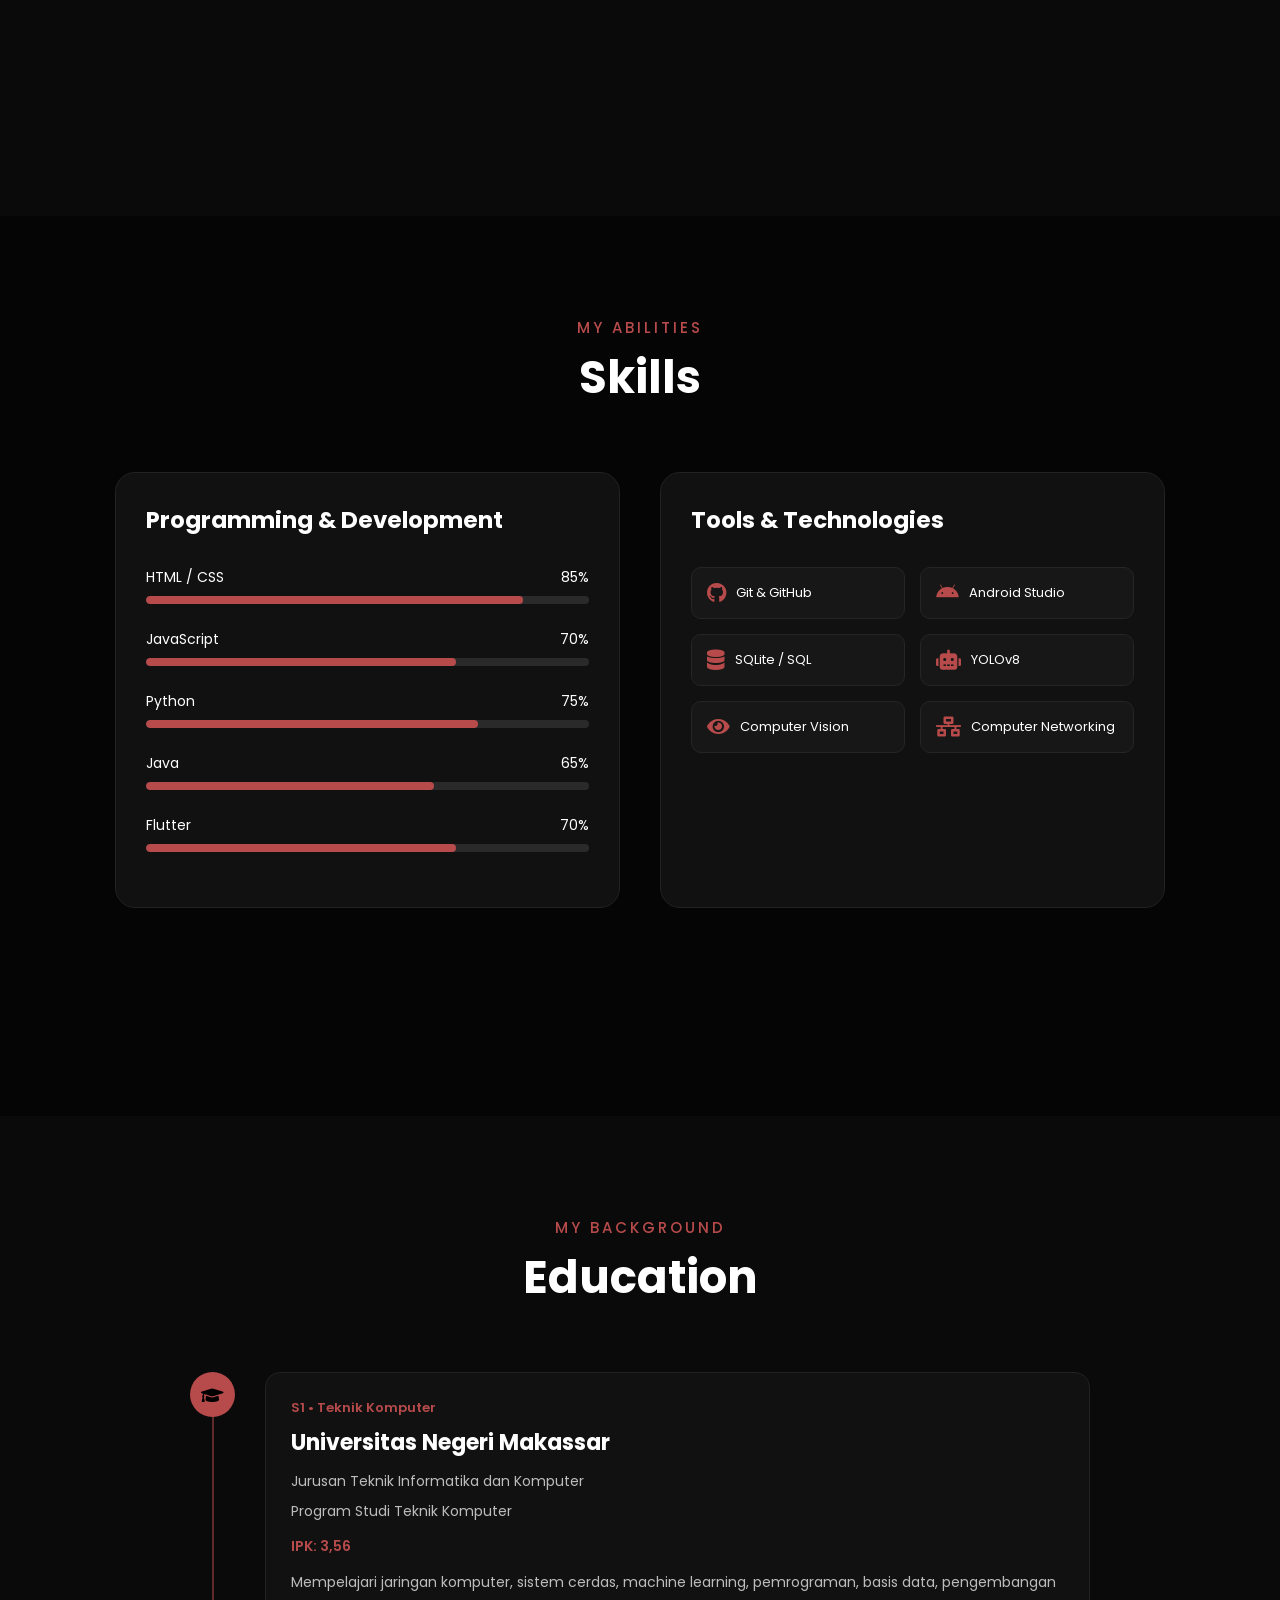
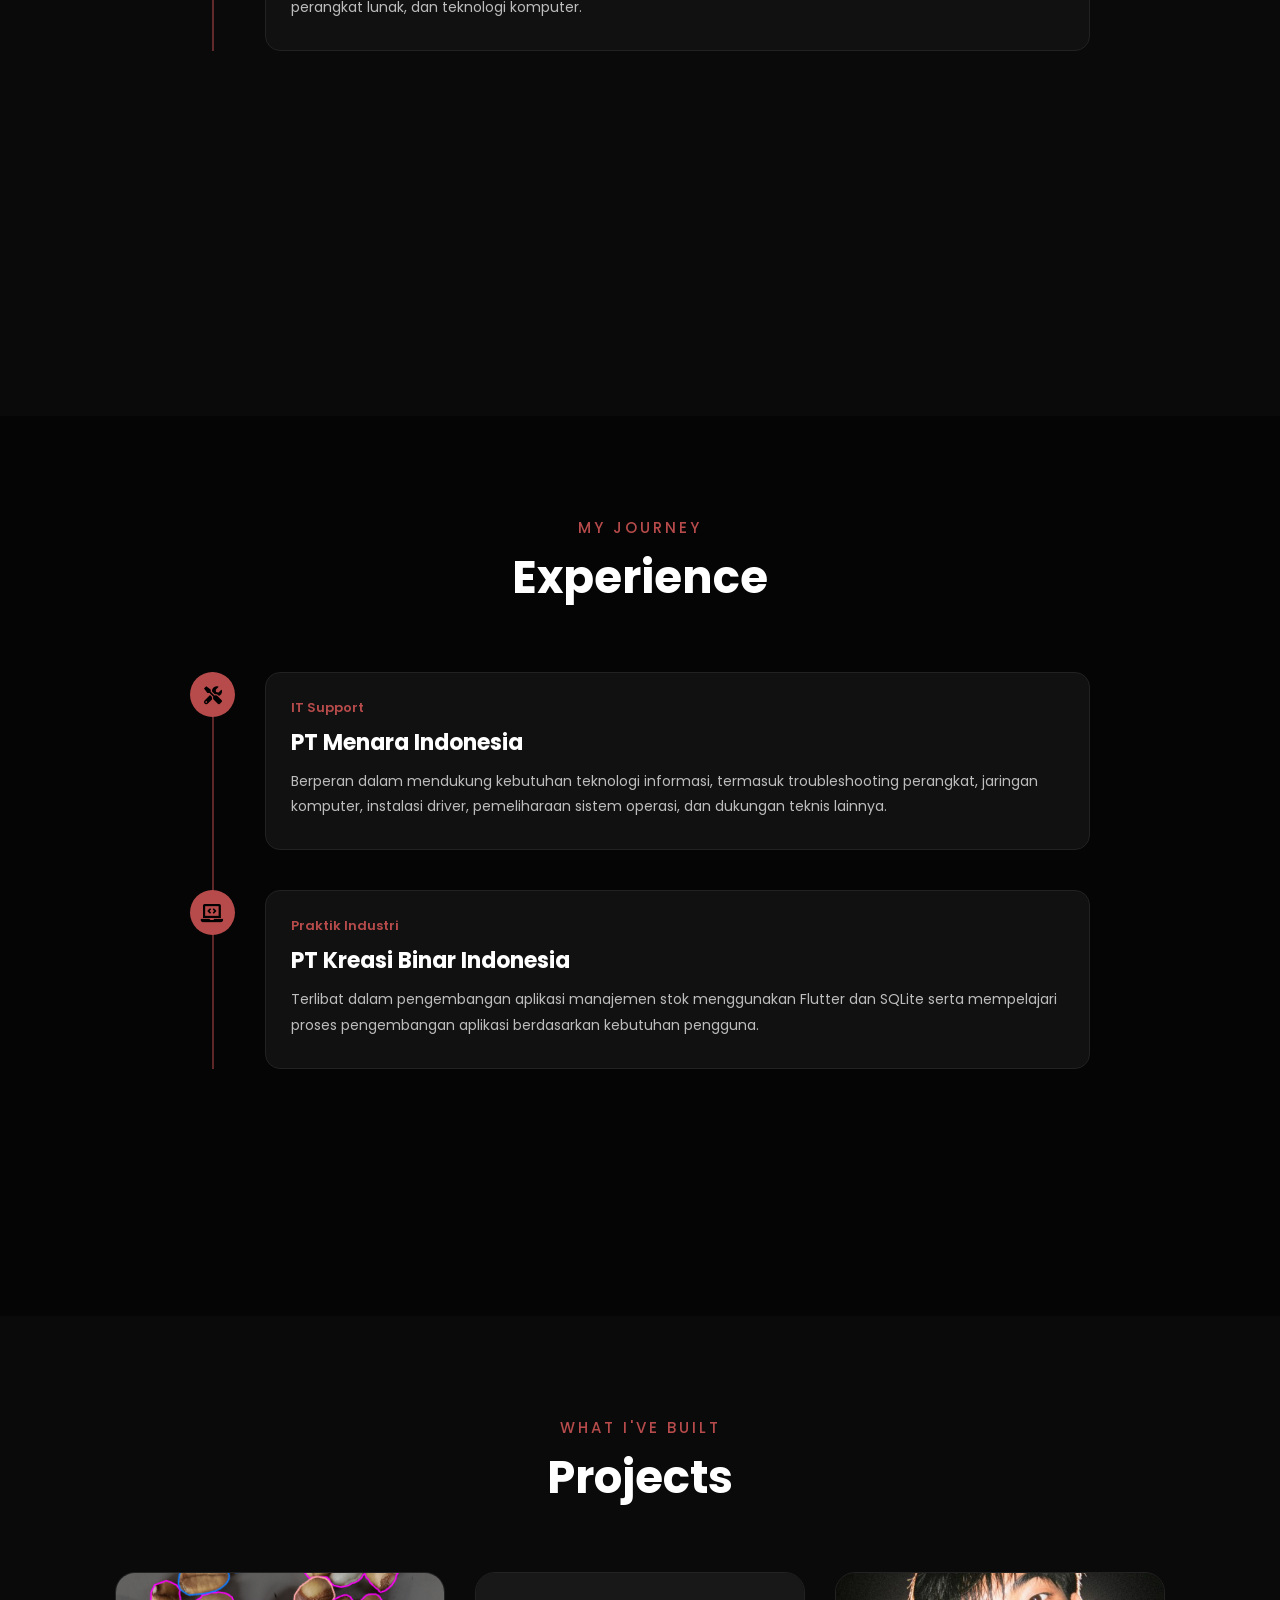
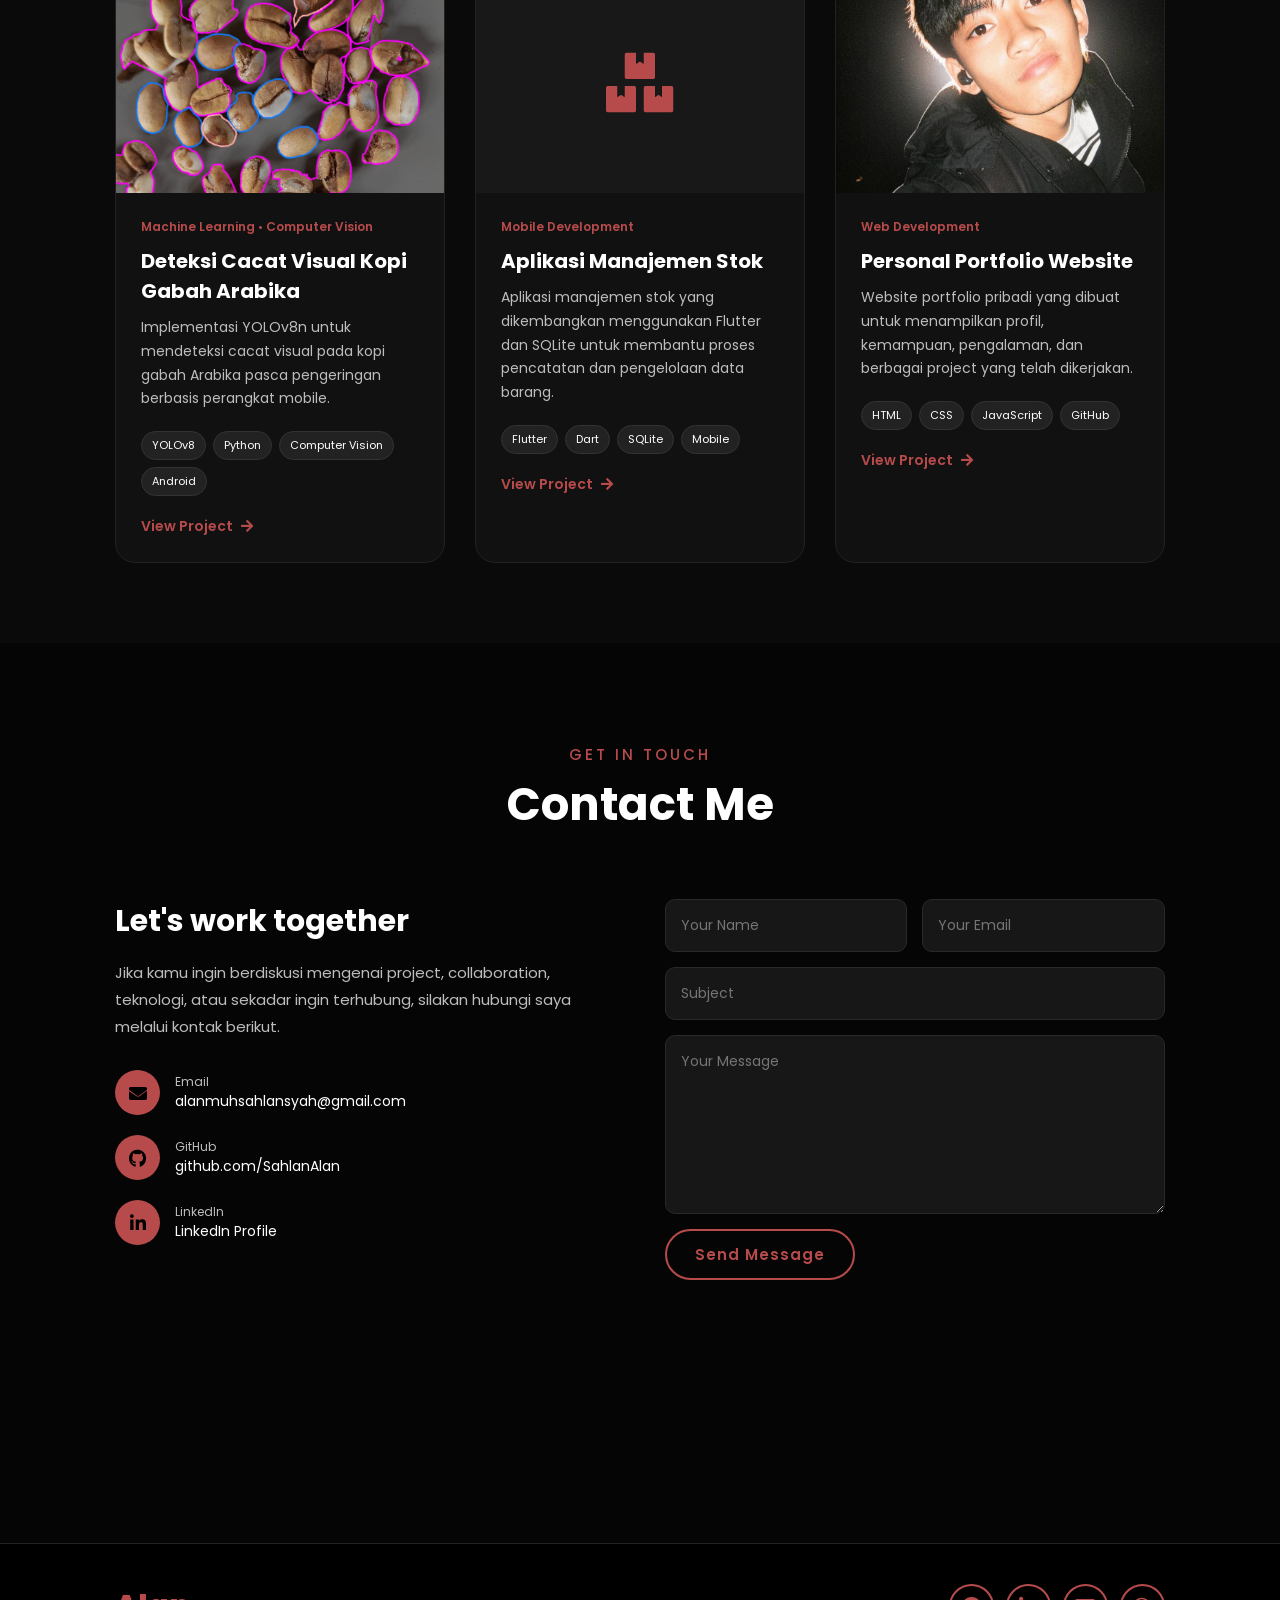
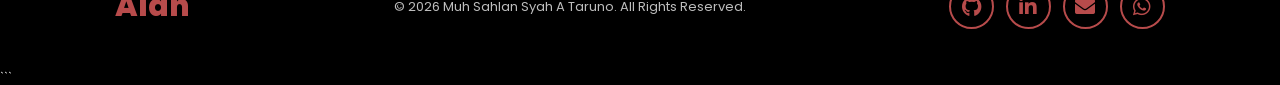
==== commit 2694d4bb: "update coding" ====
--- a/index.html
+++ b/index.html
@@ -638,7 +638,7 @@
         <a href="#home" class="logo">Alan</a>
 
         <p>
-            © 2026 Muhammad Sahlan Syah Alim Taruno.
+            © 2026 Muh Sahlan Syah A Taruno.
             All Rights Reserved.
         </p>
 
@@ -658,6 +658,10 @@
                 <i class="fas fa-envelope"></i>
             </a>
 
+            <a href="whatsapp://send?phone=6281234567890">
+                <i class="fab fa-whatsapp"></i>
+            </a>
+
         </div>
 
     </div>
